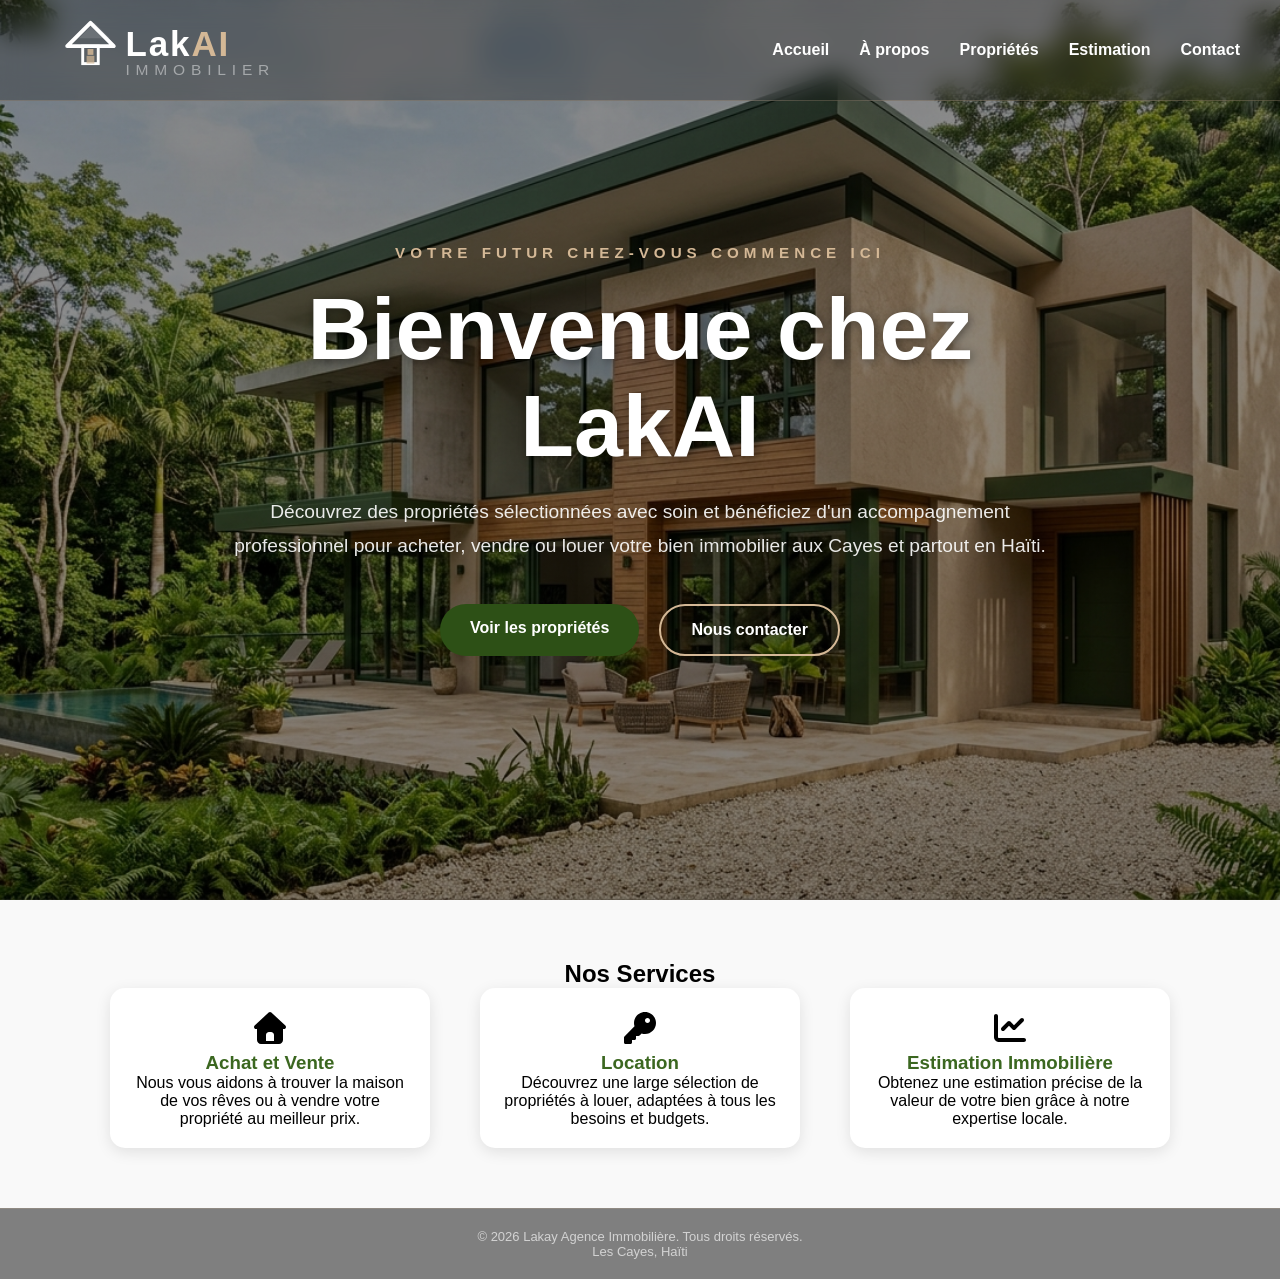
==== index.html @ 8a6cac57 "premier modif" ====
<!DOCTYPE html>
<html lang="fr">
<head>
    <meta charset="UTF-8">
    <meta name="viewport" content="width=device-width, initial-scale=1.0">
    <title>LakAI - Agence Immobilière</title>

    <link rel="icon" href="webfonts/house.svg">
    <link rel="stylesheet" href="CSS/style.css">
</head>

<body>

<header class="navbar">

    <div class="logo">
        <a href="index.html">
            <img src="IMG/logo-navbar.svg" alt="LakAI" height="70">
        </a>
    </div>

    <nav>
        <a href="index.html">Accueil</a>
        <a href="apropos.html">À propos</a>
        <a href="propriete.html">Propriétés</a>
        <a href="estimation.html">Estimation</a>
        <a href="contact.html">Contact</a>
    </nav>

</header>

<main class="hero">

    <div class="hero-content">

        <span class="hero-subtitle">
            VOTRE FUTUR CHEZ-VOUS COMMENCE ICI
        </span>

        <h1>
            Bienvenue chez LakAI
        </h1>

        <p>
            Découvrez des propriétés sélectionnées avec soin et bénéficiez
            d'un accompagnement professionnel pour acheter, vendre ou louer
            votre bien immobilier aux Cayes et partout en Haïti.
        </p>

        <div class="hero-buttons">

            <a href="propriete.html" class="btn1">
                Voir les propriétés
            </a>

            <a href="contact.html" class="btn2">
                Nous contacter
            </a>

        </div>

    </div>

</main>

<section class="services">
    <div class="box11">
        <h2>Nos Services</h2>
    </div>

    <div class="service-cards">

        <div class="service-card">
            <img src="Webfonts/house.svg" alt="Service 1" width="40" height="40">
            <h3>Achat et Vente</h3>
            <p>Nous vous aidons à trouver la maison de vos rêves ou à vendre votre propriété au meilleur prix.</p>
        </div>

        <div class="service-card">
            <img src="Webfonts/key.svg" alt="Service 2" width="40" height="40">
            <h3>Location</h3>
            <p>Découvrez une large sélection de propriétés à louer, adaptées à tous les besoins et budgets.</p>
        </div>

        <div class="service-card">
            <img src="Webfonts/chart-line.svg" alt="Service 3" width="40" height="40">
            <h3>Estimation Immobilière</h3>
            <p>Obtenez une estimation précise de la valeur de votre bien grâce à notre expertise locale.</p>
        </div>

    </div>

</section>

<footer>
    <p>&copy; 2026 Lakay Agence Immobilière. Tous droits réservés.</p>
    <p>Les Cayes, Haïti</p>
</footer>

</body>
</html>
---- CSS/style.css ----
*{
    margin:0;
    padding:0;
    box-sizing:border-box;
}

body{
    min-height:100vh;
    font-family: Arial, Helvetica, sans-serif;
}


.hero{
    min-height: 100vh;
    background-image:
        linear-gradient( rgba(0,0,0,0.45), rgba(0,0,0,0.45) ),
        url("../IMG/Gemini_Generated_Image_sgoa5hsgoa5hsgoa.png");
    background-size: cover;
    background-position: center;
    display: flex;
    justify-content: center;
    align-items: center;
    text-align: center;
    padding: 40px;
}

.navbar{
    position:fixed;
    top:0;
    width:100%;
    z-index:1000;
    display:flex;
    justify-content:space-between;
    align-items:center;
    padding:15px 40px;
    background:rgba(0,0,0,0.25);
    backdrop-filter:blur(12px);
    border-bottom:1px solid rgba(212,184,150,0.25);
}

.logo img{
    display:block;
}

.navbar nav{
    display:flex;
    gap:30px;
}

.navbar nav a{
    text-decoration:none;
    color:white;
    font-weight:600;
    transition:0.3s;
}

.navbar nav a:hover{
    color:#D4B896;
}


.hero{
    min-height:100vh;
    display:flex;
    justify-content:center;
    align-items:center;
    text-align:center;
    padding:40px;
}

.hero-content{
    max-width:850px;
}

.hero-subtitle{
    display:block;
    color:#D4B896;
    letter-spacing:5px;
    font-size:0.95rem;
    font-weight:bold;
    margin-bottom:20px;
}

.hero h1{
    color:white;
    font-size:clamp(3rem, 7vw, 5.5rem);
    font-weight:800;
    line-height:1.1;
    margin-bottom:20px;
    text-shadow: 2px 2px 10px rgba(0,0,0,0.4);
}

.hero p{
    color:rgba(255,255,255,0.9);
    font-size:1.2rem;
    line-height:1.8;
    margin-bottom:40px;
}

.hero-buttons{
    display:flex;
    justify-content:center;
    gap:20px;
    flex-wrap:wrap;
}

.btn1{
    background:#2D5016;
    color:white;
    text-decoration:none;
    padding:15px 30px;
    border-radius:50px;
    font-weight:bold;
    transition:0.3s;
}

.btn1:hover{
    transform:translateY(-3px);
    background:#3b6720;
}

.btn2{
    color:white;
    text-decoration:none;
    padding:15px 30px;
    border-radius:50px;
    border:2px solid #D4B896;
    font-weight:bold;
    transition:0.3s;
}

.btn2:hover{
    background:#D4B896;
    color:#2D5016;
}


footer{
    width: 100%;
    background-color: rgba(0, 0, 0, 0.5);
    backdrop-filter: blur(6px);
    border-top: 1px solid rgba(212, 184, 150, 0.2);
    color: rgba(255, 255, 255, 0.65);
    text-align: center;
    padding: 20px;
    font-size: 13px;
}

.services{
    padding: 60px 20px;
    background-color: #f9f9f9;
    text-align: center;
}

.service-cards{
    display: flex;
    justify-content: center;
    gap: 50px;
    flex-wrap: wrap;

}

.service-card{
    width: 320px;
    background: white;
    border-radius: 15px;
    overflow: hidden;
    box-shadow: 0 4px 15px rgba(0,0,0,0.1);
    transition: 0.3s;
    padding: 20px;
   
}

.service-card h3{
     color: #3b6720;
}

.service-card:hover{
    transform: translateY(-10px);
}



@media(max-width:768px){

    .navbar{
        flex-direction:column;
        gap:15px;
        padding:15px;
    }

    .navbar nav{
        flex-wrap:wrap;
        justify-content:center;
        gap:15px;
    }

    .hero{
        padding:20px;
    }

    .hero p{
        font-size:1rem;
    }

    .hero-buttons{
        flex-direction:column;
    }

    .btn1, .btn2{
        width:100%;
        text-align:center;
    }
    .btn2{
        width:100%;
        text-align:center;
    }
}
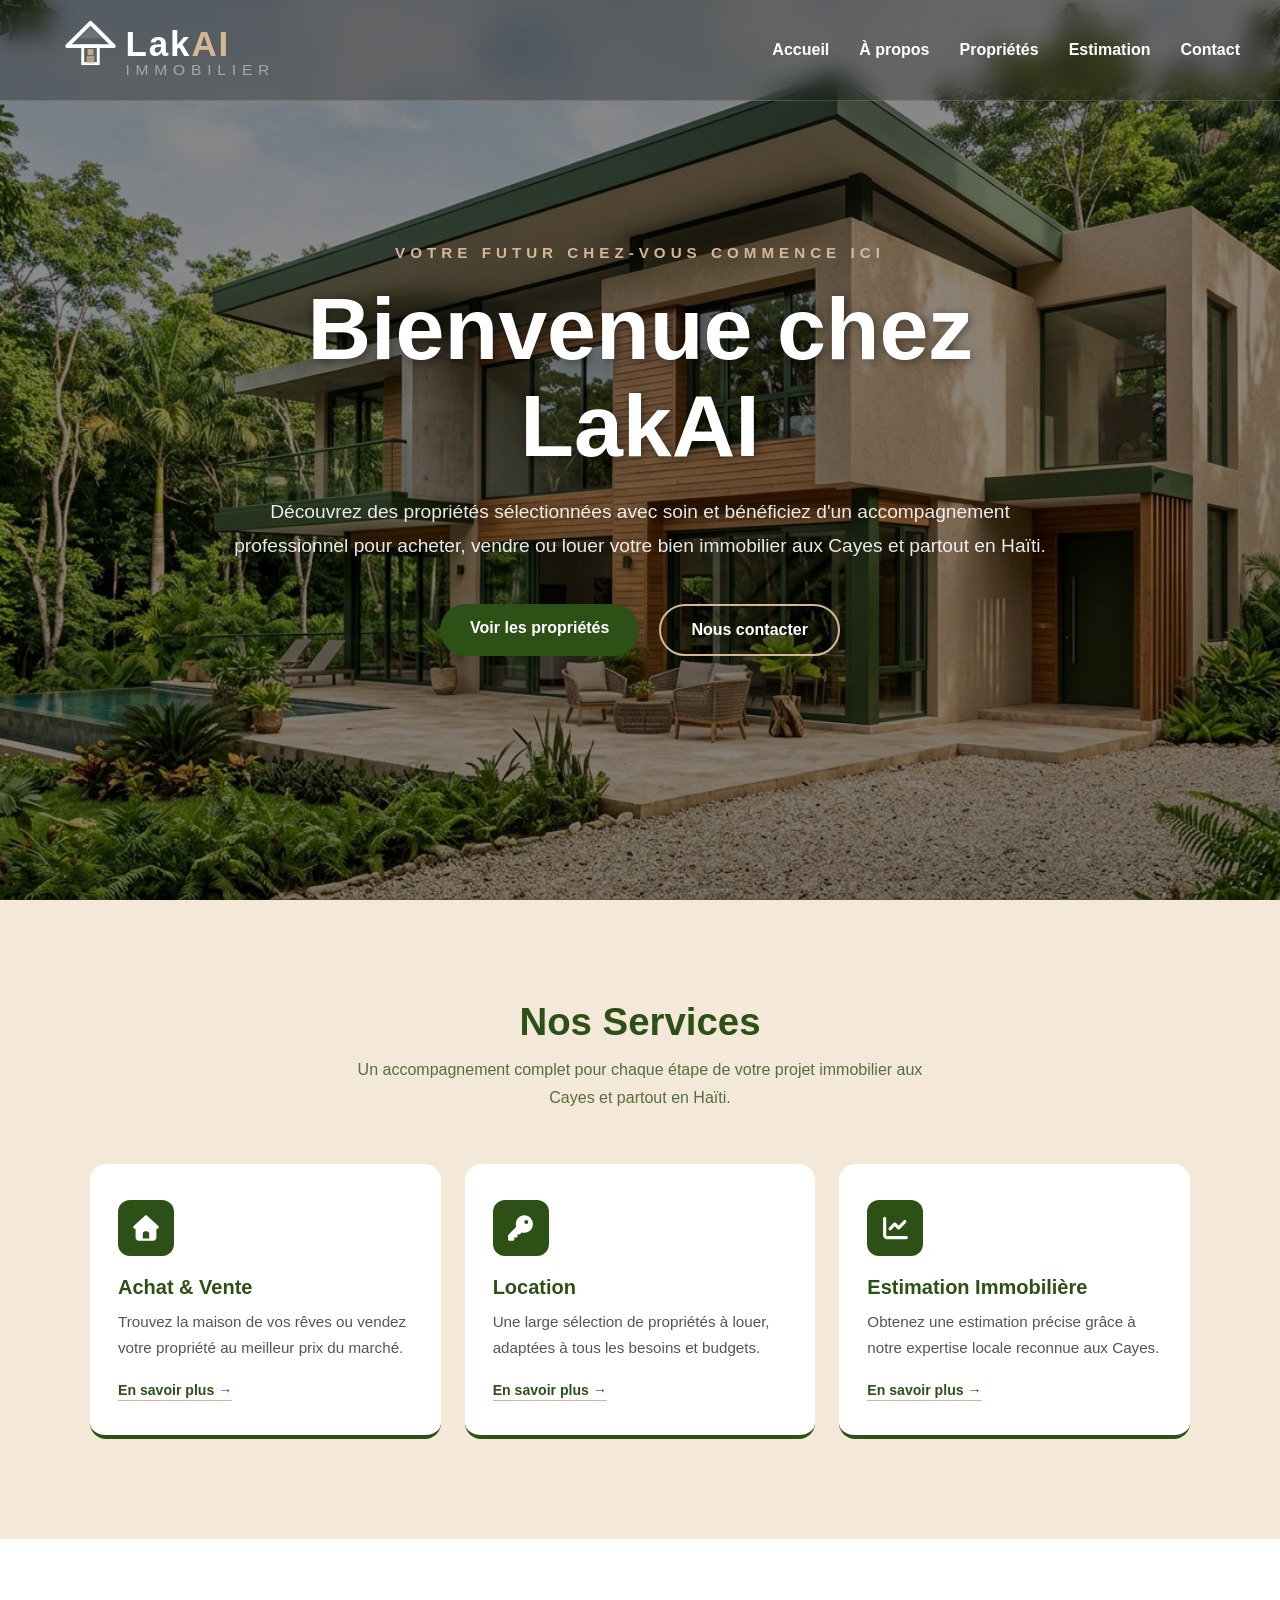
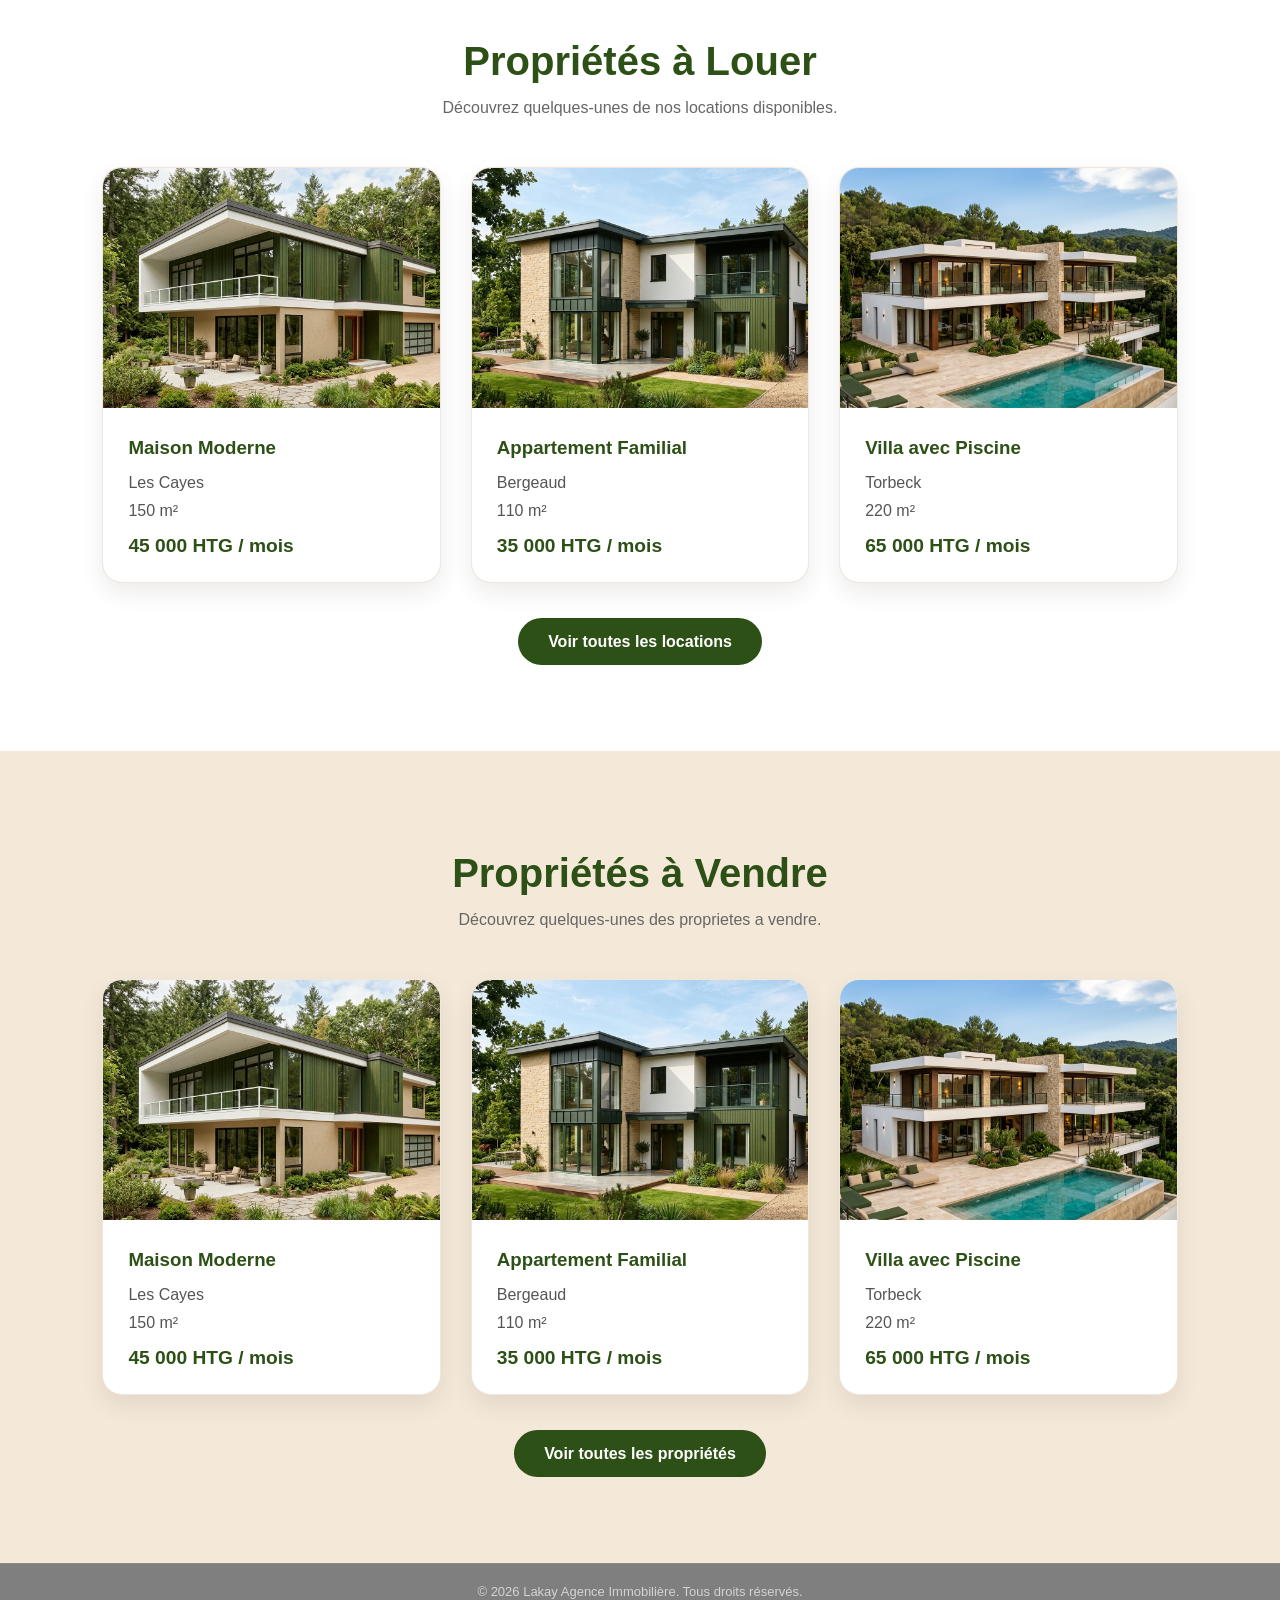
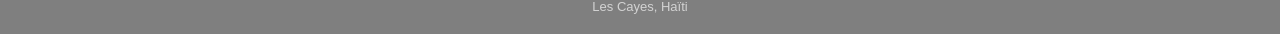
==== commit e48fcade: "Ajouter : mise a jour" ====
--- a/index.html
+++ b/index.html
@@ -1,101 +1,207 @@
-<!DOCTYPE html>
+<!doctype html>
 <html lang="fr">
-<head>
-    <meta charset="UTF-8">
-    <meta name="viewport" content="width=device-width, initial-scale=1.0">
+  <head>
+    <meta charset="UTF-8" />
+    <meta name="viewport" content="width=device-width, initial-scale=1.0" />
     <title>LakAI - Agence Immobilière</title>
 
-    <link rel="icon" href="webfonts/house.svg">
-    <link rel="stylesheet" href="CSS/style.css">
-</head>
-
-<body>
-
-<header class="navbar">
-
-    <div class="logo">
+    <link rel="icon" href="webfonts/house.svg" />
+    <link rel="preconnect" href="https://fonts.googleapis.com" />
+    <link rel="preconnect" href="https://fonts.gstatic.com" crossorigin />
+    <link
+      href="https://fonts.googleapis.com/css2?family=Marcellus&family=Mulish:wght@400;600;700&display=swap"
+      rel="stylesheet"
+    />
+    <link rel="stylesheet" href="CSS/style.css" />
+  </head>
+
+  <body>
+    <header class="navbar">
+      <div class="logo">
         <a href="index.html">
-            <img src="IMG/logo-navbar.svg" alt="LakAI" height="70">
+          <img src="IMG/logo-navbar.svg" alt="LakAI" height="70" />
         </a>
-    </div>
-
-    <nav>
+      </div>
+
+      <nav>
         <a href="index.html">Accueil</a>
         <a href="apropos.html">À propos</a>
         <a href="propriete.html">Propriétés</a>
         <a href="estimation.html">Estimation</a>
         <a href="contact.html">Contact</a>
-    </nav>
-
-</header>
-
-<main class="hero">
-
-    <div class="hero-content">
-
-        <span class="hero-subtitle">
-            VOTRE FUTUR CHEZ-VOUS COMMENCE ICI
-        </span>
-
-        <h1>
-            Bienvenue chez LakAI
-        </h1>
+      </nav>
+    </header>
+
+    <main class="hero">
+      <div class="hero-content">
+        <span class="hero-subtitle"> VOTRE FUTUR CHEZ-VOUS COMMENCE ICI </span>
+
+        <h1>Bienvenue chez LakAI</h1>
 
         <p>
-            Découvrez des propriétés sélectionnées avec soin et bénéficiez
-            d'un accompagnement professionnel pour acheter, vendre ou louer
-            votre bien immobilier aux Cayes et partout en Haïti.
+          Découvrez des propriétés sélectionnées avec soin et bénéficiez d'un
+          accompagnement professionnel pour acheter, vendre ou louer votre bien
+          immobilier aux Cayes et partout en Haïti.
         </p>
 
         <div class="hero-buttons">
-
-            <a href="propriete.html" class="btn1">
-                Voir les propriétés
-            </a>
-
-            <a href="contact.html" class="btn2">
-                Nous contacter
-            </a>
-
+          <a href="propriete.html" class="btn1"> Voir les propriétés </a>
+
+          <a href="contact.html" class="btn2"> Nous contacter </a>
         </div>
-
-    </div>
-
-</main>
-
-<section class="services">
-    <div class="box11">
-        <h2>Nos Services</h2>
-    </div>
-
-    <div class="service-cards">
-
-        <div class="service-card">
-            <img src="Webfonts/house.svg" alt="Service 1" width="40" height="40">
-            <h3>Achat et Vente</h3>
-            <p>Nous vous aidons à trouver la maison de vos rêves ou à vendre votre propriété au meilleur prix.</p>
+      </div>
+    </main>
+
+    <section class="svc-section">
+      <div class="svc-inner">
+        <div class="svc-header">
+          <h2>Nos Services</h2>
+          <p>
+            Un accompagnement complet pour chaque étape de votre projet
+            immobilier aux Cayes et partout en Haïti.
+          </p>
         </div>
 
-        <div class="service-card">
-            <img src="Webfonts/key.svg" alt="Service 2" width="40" height="40">
+        <div class="svc-grid">
+          <div class="svc-card">
+            <div class="svc-icon">
+              <img src="Webfonts/house.svg" alt="" />
+            </div>
+            <h3>Achat & Vente</h3>
+            <p>
+              Trouvez la maison de vos rêves ou vendez votre propriété au
+              meilleur prix du marché.
+            </p>
+            <a href="propriete.html" class="svc-link">En savoir plus →</a>
+          </div>
+
+          <div class="svc-card">
+            <div class="svc-icon">
+              <img src="Webfonts/key.svg" alt="" />
+            </div>
             <h3>Location</h3>
-            <p>Découvrez une large sélection de propriétés à louer, adaptées à tous les besoins et budgets.</p>
+            <p>
+              Une large sélection de propriétés à louer, adaptées à tous les
+              besoins et budgets.
+            </p>
+            <a href="propriete.html" class="svc-link">En savoir plus →</a>
+          </div>
+
+          <div class="svc-card">
+            <div class="svc-icon">
+              <img src="Webfonts/chart-line.svg" />
+            </div>
+            <h3>Estimation Immobilière</h3>
+            <p>
+              Obtenez une estimation précise grâce à notre expertise locale
+              reconnue aux Cayes.
+            </p>
+            <a href="estimation.html" class="svc-link">En savoir plus →</a>
+          </div>
         </div>
-
-        <div class="service-card">
-            <img src="Webfonts/chart-line.svg" alt="Service 3" width="40" height="40">
-            <h3>Estimation Immobilière</h3>
-            <p>Obtenez une estimation précise de la valeur de votre bien grâce à notre expertise locale.</p>
-        </div>
-
-    </div>
-
-</section>
-
-<footer>
-    <p>&copy; 2026 Lakay Agence Immobilière. Tous droits réservés.</p>
-    <p>Les Cayes, Haïti</p>
-</footer>
-
-</body>
-</html>+      </div>
+    </section>
+
+    <section class="property-preview">
+      <div class="section-header">
+        <h2>Propriétés à Louer</h2>
+        <p>Découvrez quelques-unes de nos locations disponibles.</p>
+      </div>
+
+      <div class="property-grid">
+        <article class="property-card">
+          <img src="IMG/propriete a louer 1.png" alt="Maison à louer" />
+
+          <div class="property-content">
+            <h3>Maison Moderne</h3>
+            <p class="property-info"> Les Cayes</p>
+            <p class="property-info"> 150 m²</p>
+            <p class="property-price">45 000 HTG / mois</p>
+          </div>
+        </article>
+
+        <article class="property-card">
+          <img src="IMG/propriete a louer 2.png" alt="Appartement à louer" />
+
+          <div class="property-content">
+            <h3>Appartement Familial</h3>
+            <p class="property-info"> Bergeaud</p>
+            <p class="property-info"> 110 m²</p>
+            <p class="property-price">35 000 HTG / mois</p>
+          </div>
+        </article>
+
+        <article class="property-card">
+          <img src="IMG/villa.png" alt="Villa à louer" />
+
+          <div class="property-content">
+            <h3>Villa avec Piscine</h3>
+            <p class="property-info"> Torbeck</p>
+            <p class="property-info"> 220 m²</p>
+
+            <p class="property-price">65 000 HTG / mois</p>
+          </div>
+        </article>
+      </div>
+
+      <div class="property-btn">
+        <a href="location.html" class="btn1"> Voir toutes les locations </a>
+      </div>
+    </section>
+
+
+
+     <section class="sale-preview">
+      <div class="section-header">
+        <h2>Propriétés à Vendre</h2>
+        <p>Découvrez quelques-unes des proprietes a vendre.</p>
+      </div>
+
+      <div class="property-grid">
+        <article class="property-card">
+          <img src="IMG/propriete a louer 1.png" alt="Maison à louer" />
+
+          <div class="property-content">
+            <h3>Maison Moderne</h3>
+            <p class="property-info"> Les Cayes</p>
+            <p class="property-info"> 150 m²</p>
+            <p class="property-price">45 000 HTG / mois</p>
+          </div>
+        </article>
+
+        <article class="property-card">
+          <img src="IMG/propriete a louer 2.png" alt="Appartement à louer" />
+
+          <div class="property-content">
+            <h3>Appartement Familial</h3>
+            <p class="property-info"> Bergeaud</p>
+            <p class="property-info"> 110 m²</p>
+            <p class="property-price">35 000 HTG / mois</p>
+          </div>
+        </article>
+
+        <article class="property-card">
+          <img src="IMG/villa.png" alt="Villa à louer" />
+
+          <div class="property-content">
+            <h3>Villa avec Piscine</h3>
+            <p class="property-info"> Torbeck</p>
+            <p class="property-info"> 220 m²</p>
+
+            <p class="property-price">65 000 HTG / mois</p>
+          </div>
+        </article>
+      </div>
+
+      <div class="property-btn">
+        <a href="proprietes.html" class="btn1"> Voir toutes les propriétés </a>
+      </div>
+    </section>
+
+
+    <footer>
+      <p>&copy; 2026 Lakay Agence Immobilière. Tous droits réservés.</p>
+      <p>Les Cayes, Haïti</p>
+    </footer>
+  </body>
+</html>
--- a/CSS/style.css
+++ b/CSS/style.css
@@ -146,40 +146,182 @@
     font-size: 13px;
 }
 
-.services{
-    padding: 60px 20px;
-    background-color: #f9f9f9;
-    text-align: center;
-}
-
-.service-cards{
+.svc-section{
+    background:#F4E8D8;
+    padding:100px 24px;
+}
+
+.svc-inner {
+    max-width: 1100px;
+    margin: 0 auto;
+}
+
+.svc-header {
+    text-align: center;
+    max-width: 580px;
+    margin: 0 auto 52px;
+}
+
+.svc-header h2 {
+    color: #2D5016;
+    font-size: 2.4rem;
+    font-weight: 800;
+    margin: 0 0 12px;
+}
+
+.svc-header p {
+    color: #2D5016;
+    font-size: 1rem;
+    line-height: 1.75;
+    opacity: 0.8;
+}
+
+.svc-grid {
+    display: grid;
+    grid-template-columns: repeat(auto-fit, minmax(260px, 1fr));
+    gap: 24px;
+}
+
+.svc-card {
+    background: #FFFFFF;
+    border-radius: 16px;
+    padding: 36px 28px;
+    border-bottom: 4px solid #2D5016;
+    transition: transform 0.3s, box-shadow 0.3s;
+}
+
+.svc-card:hover {
+    transform: translateY(-6px);
+    box-shadow: 0 16px 40px -16px rgba(45, 80, 22, 0.3);
+}
+
+.svc-icon {
+    width: 56px;
+    height: 56px;
+    border-radius: 12px;
+    background: #2D5016;
     display: flex;
+    align-items: center;
     justify-content: center;
-    gap: 50px;
-    flex-wrap: wrap;
-
-}
-
-.service-card{
-    width: 320px;
-    background: white;
-    border-radius: 15px;
-    overflow: hidden;
-    box-shadow: 0 4px 15px rgba(0,0,0,0.1);
-    transition: 0.3s;
-    padding: 20px;
-   
-}
-
-.service-card h3{
-     color: #3b6720;
-}
-
-.service-card:hover{
-    transform: translateY(-10px);
-}
-
-
+    margin-bottom: 20px;
+    color: white;
+}
+
+
+.svc-icon img,
+.svc-icon svg {
+    width: 56%;
+    height: 56%;
+    display: block;
+    filter: brightness(0) invert(1);
+}
+
+
+.svc-card h3 {
+    color: #2D5016;
+    font-size: 1.25rem;
+    font-weight: 700;
+    margin: 0 0 10px;
+}
+
+.svc-card p {
+    color: #555;
+    font-size: 0.95rem;
+    line-height: 1.7;
+    margin: 0 0 20px;
+}
+
+.svc-link {
+    color: #2D5016;
+    font-weight: 700;
+    font-size: 0.88rem;
+    text-decoration: none;
+    border-bottom: 1px solid #D4B896;
+    padding-bottom: 2px;
+    transition: border-color 0.2s;
+}
+
+.svc-link:hover {
+    border-color: #2D5016;
+}
+
+
+.property-preview{
+    padding: 100px 8%;
+    background-color: #ffffff;
+}
+
+.section-header{
+    text-align: center;
+    margin-bottom: 50px;
+}
+
+.section-header h2{
+    color: #2D5016;
+    font-size: 2.5rem;
+    margin-bottom: 15px;
+}
+
+.section-header p{
+    color: #666;
+}
+
+.property-grid{
+    display: grid;
+    grid-template-columns: repeat(auto-fit, minmax(300px,1fr));
+    gap: 30px;
+}
+
+.property-card{
+    background:#FFFFFF;
+    border-radius:20px;
+    overflow:hidden;
+    border:1px solid rgba(212,184,150,.35);
+    box-shadow:0 10px 25px rgba(0,0,0,.08);
+    transition:all .3s ease;
+}
+
+.property-card:hover{
+    transform: translateY(-8px);
+}
+
+.property-card img{
+    width: 100%;
+    height: 240px;
+    object-fit: cover;
+}
+
+.property-content{
+    padding: 25px;
+}
+
+.property-content h3{
+    color: #2D5016;
+    margin-bottom: 15px;
+}
+
+.property-info{
+    margin-bottom: 10px;
+    color: #555;
+}
+
+.property-price{
+    color: #2D5016;
+    font-size: 1.2rem;
+    font-weight: bold;
+    margin-top: 15px;
+}
+
+.property-btn{
+    text-align: center;
+    margin-top: 50px;
+}
+
+
+.sale-preview{
+   background:#F4E8D8;
+    padding:100px 8%;
+}
 
 @media(max-width:768px){
 
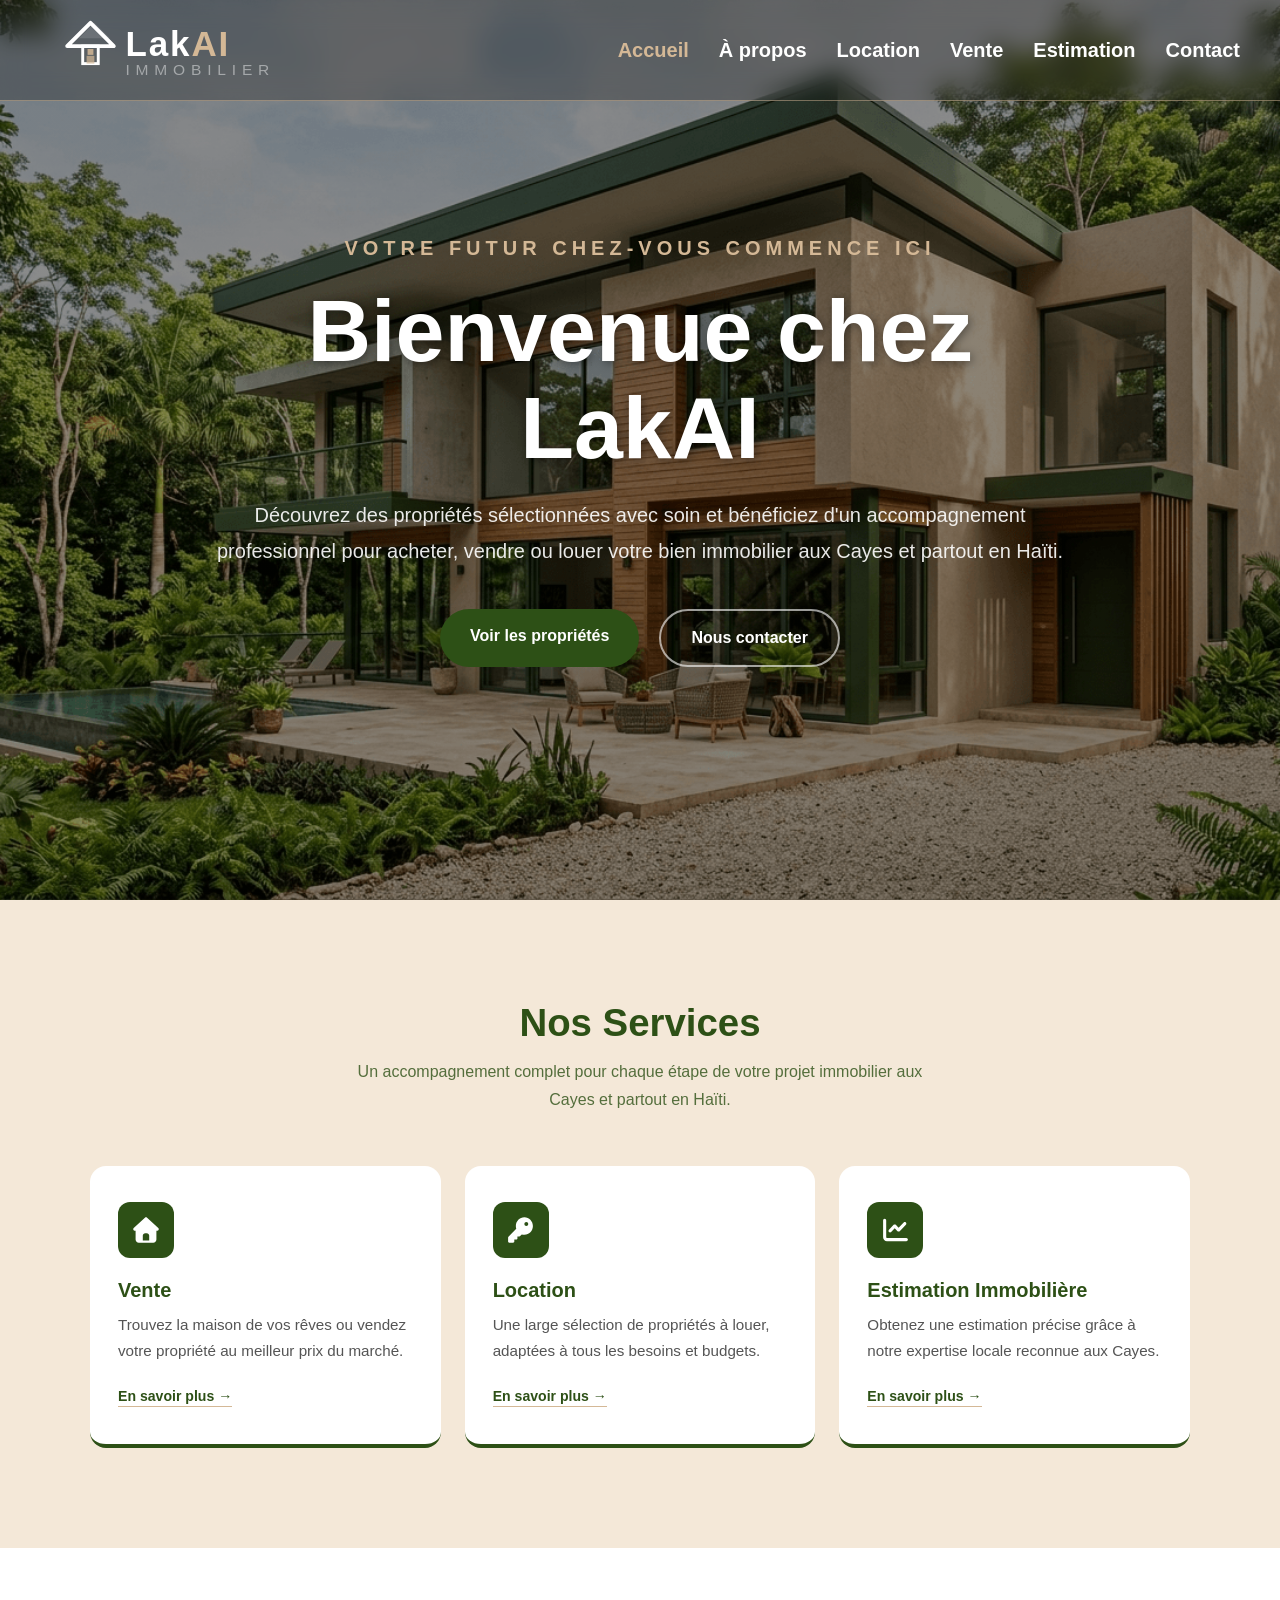
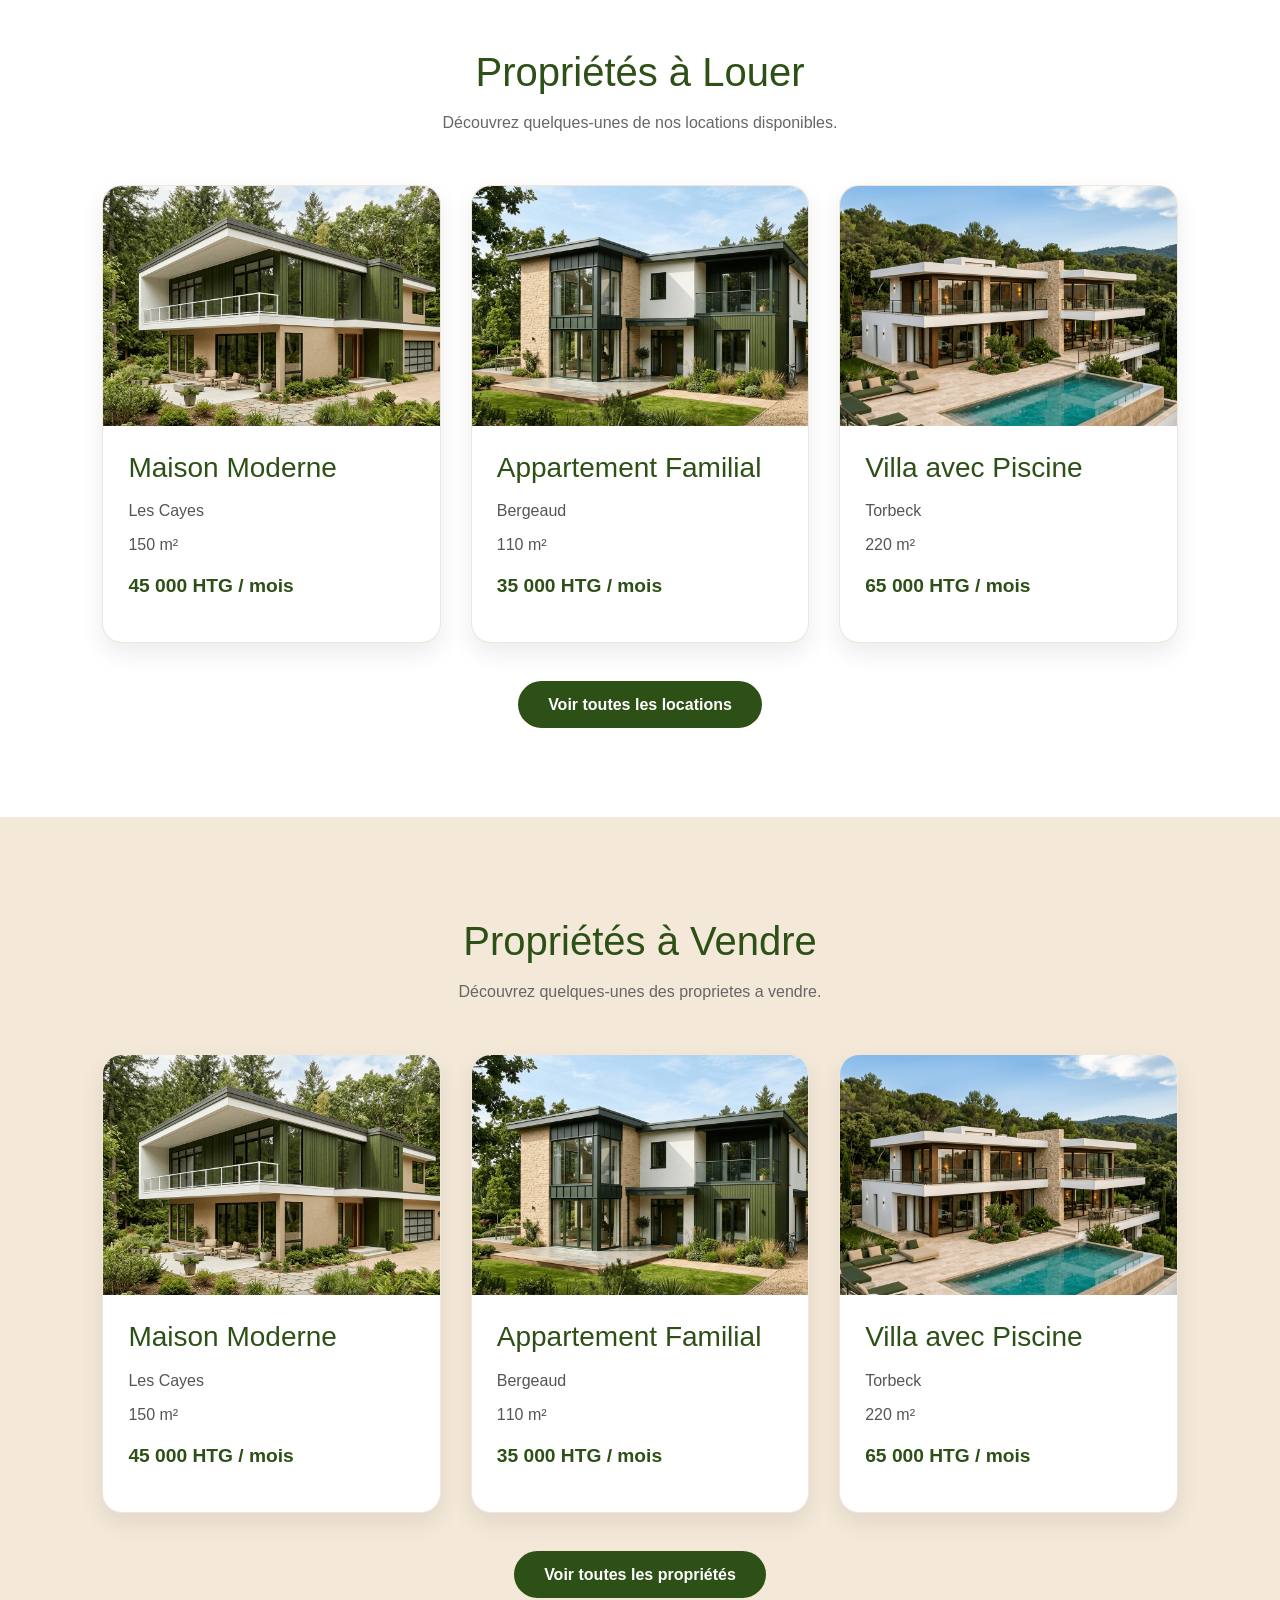
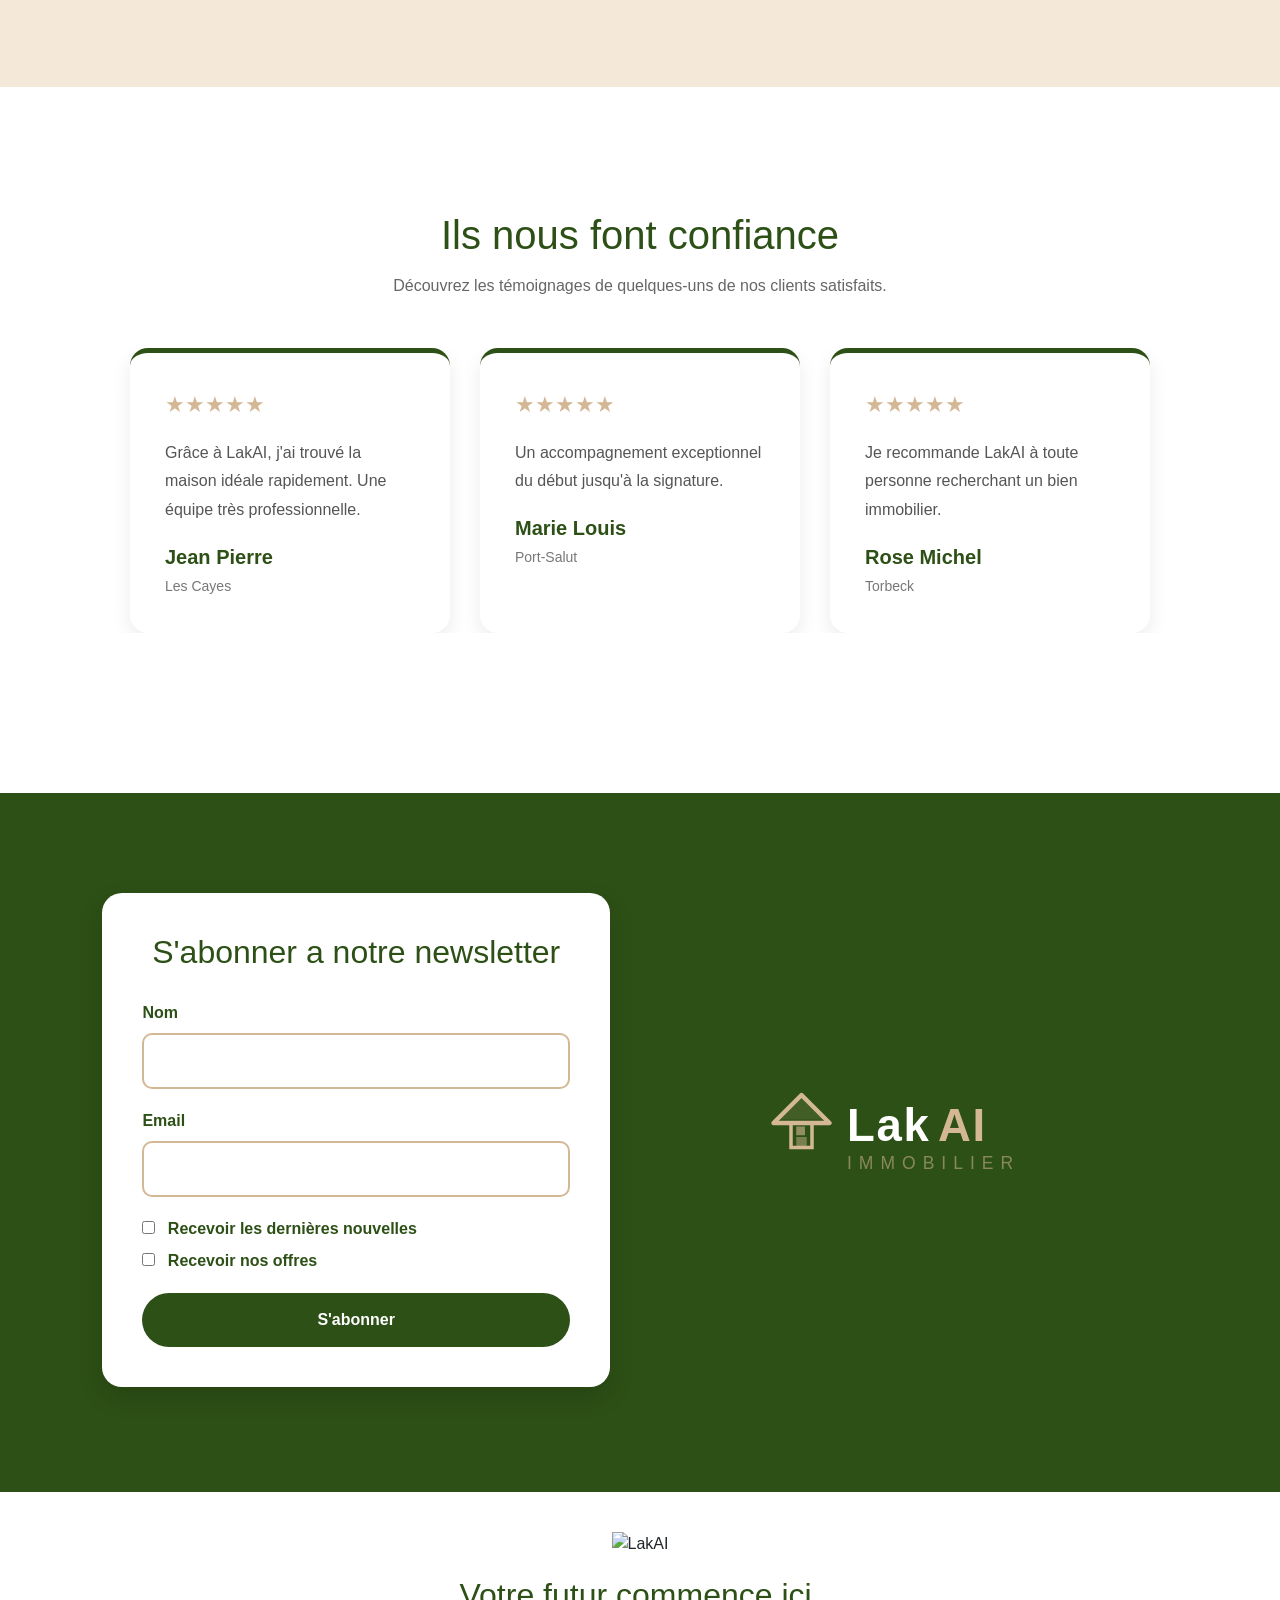
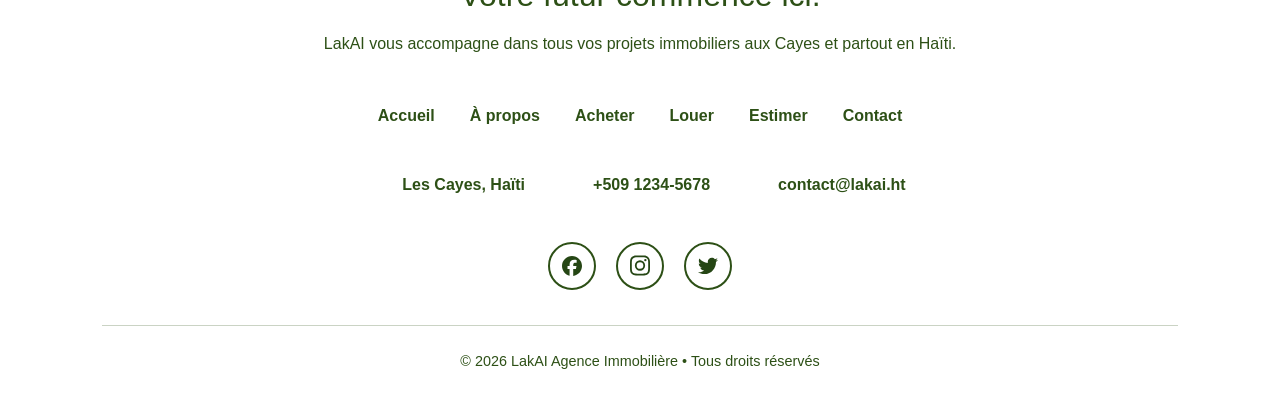
==== commit d51775d6: "tout bagay" ====
--- a/index.html
+++ b/index.html
@@ -1,207 +1,430 @@
-<!doctype html>
+<!Doctype html>
 <html lang="fr">
-  <head>
-    <meta charset="UTF-8" />
-    <meta name="viewport" content="width=device-width, initial-scale=1.0" />
-    <title>LakAI - Agence Immobilière</title>
-
-    <link rel="icon" href="webfonts/house.svg" />
-    <link rel="preconnect" href="https://fonts.googleapis.com" />
-    <link rel="preconnect" href="https://fonts.gstatic.com" crossorigin />
-    <link
-      href="https://fonts.googleapis.com/css2?family=Marcellus&family=Mulish:wght@400;600;700&display=swap"
-      rel="stylesheet"
-    />
-    <link rel="stylesheet" href="CSS/style.css" />
-  </head>
-
-  <body>
-    <header class="navbar">
-      <div class="logo">
-        <a href="index.html">
-          <img src="IMG/logo-navbar.svg" alt="LakAI" height="70" />
-        </a>
+
+<head>
+  <meta charset="UTF-8" />
+  <meta name="viewport" content="width=device-width, initial-scale=1.0" />
+  <title>LakAI - Agence Immobilière</title>
+
+  <link rel="icon" href="webfonts/house.svg" />
+  <link rel="preconnect" href="https://fonts.googleapis.com" />
+  <link rel="preconnect" href="https://fonts.gstatic.com" crossorigin />
+  <link href="https://fonts.googleapis.com/css2?family=Marcellus&family=Mulish:wght@400;600;700&display=swap"
+    rel="stylesheet" />
+  <link href="https://cdn.jsdelivr.net/npm/bootstrap@5.3.7/dist/css/bootstrap.min.css" rel="stylesheet" />
+  <link rel="stylesheet" href="CSS/style.css" />
+
+</head>
+
+<body>
+  <script src="https://cdn.jsdelivr.net/npm/bootstrap@5.3.7/dist/js/bootstrap.bundle.min.js"></script>
+
+  <header class="navbar">
+    <div class="logo">
+      <a href="index.html">
+        <img src="IMG/logo-navbar.svg" alt="LakAI" height="70" />
+      </a>
+    </div>
+
+    <nav>
+    <a href="index.html" class="active">Accueil</a>
+      <a href="apropos.html">À propos</a>
+      <a href="location.html">Location</a>
+      <a href="proprietes.html">Vente</a>
+      <a href="estimations.html">Estimation</a>
+      <a href="contact.html">Contact</a>
+    </nav>
+  </header>
+
+  <main class="hero">
+    <div class="hero-content">
+      <span class="hero-subtitle"> VOTRE FUTUR CHEZ-VOUS COMMENCE ICI </span>
+
+      <h1>Bienvenue chez LakAI</h1>
+
+      <p>
+        Découvrez des propriétés sélectionnées avec soin et bénéficiez d'un
+        accompagnement professionnel pour acheter, vendre ou louer votre bien
+        immobilier aux Cayes et partout en Haïti.
+      </p>
+
+      <div class="hero-buttons">
+        <a href="propriete.html" class="btn1"> Voir les propriétés </a>
+
+        <a href="contact.html" class="btn2"> Nous contacter </a>
       </div>
-
-      <nav>
-        <a href="index.html">Accueil</a>
-        <a href="apropos.html">À propos</a>
-        <a href="propriete.html">Propriétés</a>
-        <a href="estimation.html">Estimation</a>
-        <a href="contact.html">Contact</a>
-      </nav>
-    </header>
-
-    <main class="hero">
-      <div class="hero-content">
-        <span class="hero-subtitle"> VOTRE FUTUR CHEZ-VOUS COMMENCE ICI </span>
-
-        <h1>Bienvenue chez LakAI</h1>
-
+    </div>
+  </main>
+
+
+  <section class="svc-section">
+    <div class="svc-inner">
+      <div class="svc-header">
+        <h2>Nos Services</h2>
         <p>
-          Découvrez des propriétés sélectionnées avec soin et bénéficiez d'un
-          accompagnement professionnel pour acheter, vendre ou louer votre bien
+          Un accompagnement complet pour chaque étape de votre projet
           immobilier aux Cayes et partout en Haïti.
         </p>
-
-        <div class="hero-buttons">
-          <a href="propriete.html" class="btn1"> Voir les propriétés </a>
-
-          <a href="contact.html" class="btn2"> Nous contacter </a>
-        </div>
       </div>
-    </main>
-
-    <section class="svc-section">
-      <div class="svc-inner">
-        <div class="svc-header">
-          <h2>Nos Services</h2>
+
+      <div class="svc-grid">
+        <div class="svc-card">
+          <div class="svc-icon">
+            <img src="Webfonts/house.svg" alt="" />
+          </div>
+          <h3> Vente</h3>
           <p>
-            Un accompagnement complet pour chaque étape de votre projet
-            immobilier aux Cayes et partout en Haïti.
+            Trouvez la maison de vos rêves ou vendez votre propriété au
+            meilleur prix du marché.
           </p>
-        </div>
-
-        <div class="svc-grid">
-          <div class="svc-card">
-            <div class="svc-icon">
-              <img src="Webfonts/house.svg" alt="" />
-            </div>
-            <h3>Achat & Vente</h3>
-            <p>
-              Trouvez la maison de vos rêves ou vendez votre propriété au
-              meilleur prix du marché.
-            </p>
-            <a href="propriete.html" class="svc-link">En savoir plus →</a>
+          <a href="proprietes.html" class="svc-link">En savoir plus →</a>
+        </div>
+
+        <div class="svc-card">
+          <div class="svc-icon">
+            <img src="Webfonts/key.svg" alt="" />
           </div>
-
-          <div class="svc-card">
-            <div class="svc-icon">
-              <img src="Webfonts/key.svg" alt="" />
-            </div>
-            <h3>Location</h3>
-            <p>
-              Une large sélection de propriétés à louer, adaptées à tous les
-              besoins et budgets.
-            </p>
-            <a href="propriete.html" class="svc-link">En savoir plus →</a>
+          <h3>Location</h3>
+          <p>
+            Une large sélection de propriétés à louer, adaptées à tous les
+            besoins et budgets.
+          </p>
+          <a href="location.html" class="svc-link">En savoir plus →</a>
+        </div>
+
+        <div class="svc-card">
+          <div class="svc-icon">
+            <img src="Webfonts/chart-line.svg" />
           </div>
-
-          <div class="svc-card">
-            <div class="svc-icon">
-              <img src="Webfonts/chart-line.svg" />
-            </div>
-            <h3>Estimation Immobilière</h3>
-            <p>
-              Obtenez une estimation précise grâce à notre expertise locale
-              reconnue aux Cayes.
-            </p>
-            <a href="estimation.html" class="svc-link">En savoir plus →</a>
+          <h3>Estimation Immobilière</h3>
+          <p>
+            Obtenez une estimation précise grâce à notre expertise locale
+            reconnue aux Cayes.
+          </p>
+          <a href="estimations.html" class="svc-link">En savoir plus →</a>
+        </div>
+      </div>
+    </div>
+  </section>
+
+  <section class="property-preview">
+    <div class="section-header">
+      <h2>Propriétés à Louer</h2>
+      <p>Découvrez quelques-unes de nos locations disponibles.</p>
+    </div>
+
+    <div class="property-grid">
+      <article class="property-card">
+        <img src="IMG/propriete a louer 1.png" alt="Maison à louer" />
+
+        <div class="property-content">
+          <h3>Maison Moderne</h3>
+          <p class="property-info">Les Cayes</p>
+          <p class="property-info">150 m²</p>
+          <p class="property-price">45 000 HTG / mois</p>
+        </div>
+      </article>
+
+      <article class="property-card">
+        <img src="IMG/propriete a louer 2.png" alt="Appartement à louer" />
+
+        <div class="property-content">
+          <h3>Appartement Familial</h3>
+          <p class="property-info">Bergeaud</p>
+          <p class="property-info">110 m²</p>
+          <p class="property-price">35 000 HTG / mois</p>
+        </div>
+      </article>
+
+      <article class="property-card">
+        <img src="IMG/villa.png" alt="Villa à louer" />
+
+        <div class="property-content">
+          <h3>Villa avec Piscine</h3>
+          <p class="property-info">Torbeck</p>
+          <p class="property-info">220 m²</p>
+
+          <p class="property-price">65 000 HTG / mois</p>
+        </div>
+      </article>
+    </div>
+
+    <div class="property-btn">
+      <a href="location.html" class="btn11"> Voir toutes les locations </a>
+    </div>
+  </section>
+
+  <section class="sale-preview">
+    <div class="section-header">
+      <h2>Propriétés à Vendre</h2>
+      <p>Découvrez quelques-unes des proprietes a vendre.</p>
+    </div>
+
+    <div class="property-grid">
+      <article class="property-card">
+        <img src="IMG/propriete a louer 1.png" alt="Maison à louer" />
+
+        <div class="property-content">
+          <h3>Maison Moderne</h3>
+          <p class="property-info">Les Cayes</p>
+          <p class="property-info">150 m²</p>
+          <p class="property-price">45 000 HTG / mois</p>
+        </div>
+      </article>
+
+      <article class="property-card">
+        <img src="IMG/propriete a louer 2.png" alt="Appartement à louer" />
+
+        <div class="property-content">
+          <h3>Appartement Familial</h3>
+          <p class="property-info">Bergeaud</p>
+          <p class="property-info">110 m²</p>
+          <p class="property-price">35 000 HTG / mois</p>
+        </div>
+      </article>
+
+      <article class="property-card">
+        <img src="IMG/villa.png" alt="Villa à louer" />
+
+        <div class="property-content">
+          <h3>Villa avec Piscine</h3>
+          <p class="property-info">Torbeck</p>
+          <p class="property-info">220 m²</p>
+
+          <p class="property-price">65 000 HTG / mois</p>
+        </div>
+      </article>
+    </div>
+
+    <div class="property-btn">
+      <a href="proprietes.html" class="btn11"> Voir toutes les propriétés </a>
+    </div>
+  </section>
+
+  <section class="apropos">
+    <div class="group">
+      <div class="photo">
+        <img src="" alt="" />
+      </div>
+
+      <div class="apropos-info"></div>
+    </div>
+  </section>
+
+  <section class="comment"></section>
+
+  <section class="testimonial-section">
+    <div class="section-header">
+      <h2>Ils nous font confiance</h2>
+      <p>
+        Découvrez les témoignages de quelques-uns de nos clients satisfaits.
+      </p>
+    </div>
+
+    <div id="testimonialCarousel" class="carousel slide" data-bs-ride="carousel" data-bs-interval="5000">
+      <div class="carousel-inner">
+        <!-- Premier slide -->
+        <div class="carousel-item active">
+          <div class="testimonial-wrapper">
+            <div class="testimonial-card">
+              <div class="stars">★★★★★</div>
+
+              <p>
+                Grâce à LakAI, j'ai trouvé la maison idéale rapidement. Une
+                équipe très professionnelle.
+              </p>
+
+              <h5>Jean Pierre</h5>
+
+              <span>Les Cayes</span>
+            </div>
+
+            <div class="testimonial-card">
+              <div class="stars">★★★★★</div>
+
+              <p>
+                Un accompagnement exceptionnel du début jusqu'à la signature.
+              </p>
+
+              <h5>Marie Louis</h5>
+
+              <span>Port-Salut</span>
+            </div>
+
+            <div class="testimonial-card">
+              <div class="stars">★★★★★</div>
+
+              <p>
+                Je recommande LakAI à toute personne recherchant un bien
+                immobilier.
+              </p>
+
+              <h5>Rose Michel</h5>
+
+              <span>Torbeck</span>
+            </div>
           </div>
         </div>
+
+        <!-- Deuxième slide -->
+
+        <div class="carousel-item">
+          <div class="testimonial-wrapper">
+            <div class="testimonial-card">
+              <div class="stars">★★★★★</div>
+
+              <p>
+                Nous avons vendu notre maison beaucoup plus vite que prévu.
+              </p>
+
+              <h5>David Joseph</h5>
+
+              <span>Camp-Perrin</span>
+            </div>
+
+            <div class="testimonial-card">
+              <div class="stars">★★★★★</div>
+
+              <p>
+                Des annonces sérieuses et un excellent suivi des dossiers.
+              </p>
+
+              <h5>Samuel Pierre</h5>
+
+              <span>Aquin</span>
+            </div>
+
+            <div class="testimonial-card">
+              <div class="stars">★★★★★</div>
+
+              <p>Une agence digne de confiance que je recommande vivement.</p>
+
+              <h5>Nadia Louis</h5>
+
+              <span>Les Cayes</span>
+            </div>
+          </div>
+        </div>
       </div>
-    </section>
-
-    <section class="property-preview">
-      <div class="section-header">
-        <h2>Propriétés à Louer</h2>
-        <p>Découvrez quelques-unes de nos locations disponibles.</p>
-      </div>
-
-      <div class="property-grid">
-        <article class="property-card">
-          <img src="IMG/propriete a louer 1.png" alt="Maison à louer" />
-
-          <div class="property-content">
-            <h3>Maison Moderne</h3>
-            <p class="property-info"> Les Cayes</p>
-            <p class="property-info"> 150 m²</p>
-            <p class="property-price">45 000 HTG / mois</p>
-          </div>
-        </article>
-
-        <article class="property-card">
-          <img src="IMG/propriete a louer 2.png" alt="Appartement à louer" />
-
-          <div class="property-content">
-            <h3>Appartement Familial</h3>
-            <p class="property-info"> Bergeaud</p>
-            <p class="property-info"> 110 m²</p>
-            <p class="property-price">35 000 HTG / mois</p>
-          </div>
-        </article>
-
-        <article class="property-card">
-          <img src="IMG/villa.png" alt="Villa à louer" />
-
-          <div class="property-content">
-            <h3>Villa avec Piscine</h3>
-            <p class="property-info"> Torbeck</p>
-            <p class="property-info"> 220 m²</p>
-
-            <p class="property-price">65 000 HTG / mois</p>
-          </div>
-        </article>
-      </div>
-
-      <div class="property-btn">
-        <a href="location.html" class="btn1"> Voir toutes les locations </a>
-      </div>
-    </section>
-
-
-
-     <section class="sale-preview">
-      <div class="section-header">
-        <h2>Propriétés à Vendre</h2>
-        <p>Découvrez quelques-unes des proprietes a vendre.</p>
-      </div>
-
-      <div class="property-grid">
-        <article class="property-card">
-          <img src="IMG/propriete a louer 1.png" alt="Maison à louer" />
-
-          <div class="property-content">
-            <h3>Maison Moderne</h3>
-            <p class="property-info"> Les Cayes</p>
-            <p class="property-info"> 150 m²</p>
-            <p class="property-price">45 000 HTG / mois</p>
-          </div>
-        </article>
-
-        <article class="property-card">
-          <img src="IMG/propriete a louer 2.png" alt="Appartement à louer" />
-
-          <div class="property-content">
-            <h3>Appartement Familial</h3>
-            <p class="property-info"> Bergeaud</p>
-            <p class="property-info"> 110 m²</p>
-            <p class="property-price">35 000 HTG / mois</p>
-          </div>
-        </article>
-
-        <article class="property-card">
-          <img src="IMG/villa.png" alt="Villa à louer" />
-
-          <div class="property-content">
-            <h3>Villa avec Piscine</h3>
-            <p class="property-info"> Torbeck</p>
-            <p class="property-info"> 220 m²</p>
-
-            <p class="property-price">65 000 HTG / mois</p>
-          </div>
-        </article>
-      </div>
-
-      <div class="property-btn">
-        <a href="proprietes.html" class="btn1"> Voir toutes les propriétés </a>
-      </div>
-    </section>
-
-
-    <footer>
-      <p>&copy; 2026 Lakay Agence Immobilière. Tous droits réservés.</p>
-      <p>Les Cayes, Haïti</p>
-    </footer>
-  </body>
-</html>
+
+  </section>
+
+  <section class="newsletter">
+    <div class="newsletter-log">
+
+      <form action="" class="newslog">
+        <h3>S'abonner a notre newsletter</h3>
+        <div class="newsletter-logform">
+          <label for="name">Nom</label>
+          <input type="text" id="name">
+        </div>
+
+        <div class="newsletter-logform">
+          <label for="email">Email</label>
+          <input type="email" name="email" id="">
+        </div>
+
+        <div class="newsletter-logform">
+
+          <label>
+
+            <input type="checkbox">
+
+            Recevoir les dernières nouvelles
+
+          </label>
+
+          <label>
+
+            <input type="checkbox">
+
+            Recevoir nos offres
+
+          </label>
+
+        </div>
+
+
+        <input type="button" value="S'abonner">
+
+      </form>
+    </div>
+
+    <div class="img-newsletter">
+      <img src="IMG/logo-fond-vert.svg" alt="">
+    </div>
+  </section>
+
+
+  <footer class="footer">
+
+    <div class="footer-top">
+
+        <img src="IMg/logo-fond-blanc.svg" alt="LakAI" class="footer-logo">
+
+        <h2>Votre futur commence ici.</h2>
+
+        <p>
+            LakAI vous accompagne dans tous vos projets immobiliers
+            aux Cayes et partout en Haïti.
+        </p>
+
+    </div>
+
+    <div class="footer-middle">
+
+        <a href="index.html">Accueil</a>
+
+        <a href="apropos.html">À propos</a>
+
+        <a href="proprietes.html">Acheter</a>
+
+        <a href="proprietesalouer.html">Louer</a>
+
+        <a href="estimation.html">Estimer</a>
+
+        <a href="contact.html">Contact</a>
+
+    </div>
+
+    <div class="footer-contact">
+
+        <div class="contact-box">
+            <img src="Webfonts/location-dot-solid.svg" alt="">
+            <span>Les Cayes, Haïti</span>
+        </div>
+
+        <div class="contact-box">
+            <img src="Webfonts/phone-solid.svg" alt="">
+            <span>+509 1234-5678</span>
+        </div>
+
+        <div class="contact-box">
+            <img src="Webfonts/envelope-solid.svg" alt="">
+            <span>contact@lakai.ht</span>
+        </div>
+
+    </div>
+
+    <div class="footer-social">
+
+        <a href="#"><img src="Webfonts/facebook.svg" alt=""></a>
+
+        <a href="#"><img src="Webfonts/instagram.svg" alt=""></a>
+
+        <a href="#"><img src="Webfonts/twitter.svg" alt=""></a>
+
+    </div>
+
+    <div class="footer-bottom">
+
+        <p>
+            © 2026 LakAI Agence Immobilière • Tous droits réservés
+        </p>
+
+    </div>
+
+</footer>
+</body>
+
+</html>
--- a/CSS/style.css
+++ b/CSS/style.css
@@ -1,360 +1,704 @@
-*{
-    margin:0;
-    padding:0;
-    box-sizing:border-box;
-}
-
-body{
-    min-height:100vh;
-    font-family: Arial, Helvetica, sans-serif;
-}
-
-
-.hero{
-    min-height: 100vh;
-    background-image:
-        linear-gradient( rgba(0,0,0,0.45), rgba(0,0,0,0.45) ),
-        url("../IMG/Gemini_Generated_Image_sgoa5hsgoa5hsgoa.png");
-    background-size: cover;
-    background-position: center;
-    display: flex;
-    justify-content: center;
-    align-items: center;
-    text-align: center;
-    padding: 40px;
-}
-
-.navbar{
-    position:fixed;
-    top:0;
-    width:100%;
-    z-index:1000;
+* {
+  margin: 0;
+  padding: 0;
+  box-sizing: border-box;
+}
+
+body {
+  min-height: 100vh;
+  font-family: Arial, Helvetica, sans-serif;
+}
+
+.hero {
+  min-height: 100vh;
+  background-image:
+    linear-gradient(rgba(0, 0, 0, 0.45), rgba(0, 0, 0, 0.45)),
+    url("../IMG/Gemini_Generated_Image_sgoa5hsgoa5hsgoa.png");
+  background-size: cover;
+  background-position: center;
+  background-attachment: fixed;
+  display: flex;
+  justify-content: center;
+  align-items: center;
+  text-align: center;
+  padding: 40px;
+}
+
+.hero-overlay {
+  position: absolute;
+  inset: 0;
+  display: flex;
+  justify-content: center;
+  align-items: center;
+  text-align: center;
+  padding: 40px;
+  z-index: 10;
+  pointer-events: none;
+}
+
+.hero-overlay .hero-buttons a {
+  pointer-events: all;
+}
+
+.navbar {
+  position: fixed;
+  top: 0;
+  width: 100%;
+  z-index: 1000;
+  display: flex;
+  justify-content: space-between;
+  align-items: center;
+  padding: 15px 40px;
+  background: rgba(0, 0, 0, 0.25);
+  backdrop-filter: blur(12px);
+  border-bottom: 1px solid rgba(212, 184, 150, 0.5);
+}
+
+.logo img {
+  display: block;
+}
+
+.navbar nav {
+  display: flex;
+  gap: 30px;
+}
+
+.navbar nav a {
+  text-decoration: none;
+  color: white;
+  font-weight: 600;
+  transition: 0.3s;
+  font-size: 1.250rem;
+}
+
+.navbar nav a:hover,
+.navbar nav a.active {
+  color: #d4b896;
+}
+
+.navbar nav a:hover {
+  color: #d4b896;
+}
+
+.hero-content {
+  max-width: 850px;
+}
+
+.hero-subtitle {
+  display: block;
+  color: #d4b896;
+  letter-spacing: 5px;
+  font-size: 1.25rem;
+  font-weight: bold;
+  margin-bottom: 20px;
+}
+
+.hero h1 {
+  color: white;
+  font-size: clamp(3.5rem, 7vw, 5.5rem);
+  font-weight: 800;
+  line-height: 1.1;
+  margin-bottom: 20px;
+  text-shadow: 2px 2px 10px rgba(0, 0, 0, 0.4);
+}
+
+.hero p {
+  color: rgba(255, 255, 255, 0.9);
+  font-size: 1.25rem;
+  line-height: 1.8;
+  margin-bottom: 40px;
+}
+
+.hero-buttons {
+  display: flex;
+  justify-content: center;
+  gap: 20px;
+  flex-wrap: wrap;
+}
+
+.btn1 {
+  background: #2d5016;
+  color: white;
+  text-decoration: none;
+  padding: 15px 30px;
+  border-radius: 50px;
+  font-weight: bold;
+  transition: 0.3s;
+}
+
+.btn1:hover {
+  transform: translateY(-3px);
+  background: white;
+  color: #2d5016;
+}
+
+.btn11 {
+  background: #2d5016;
+  color: white;
+  text-decoration: none;
+  padding: 15px 30px;
+  border-radius: 50px;
+  font-weight: bold;
+  transition: 0.3s;
+}
+
+.btn11:hover {
+  transform: translateY(-3px);
+  background: white;
+  color: #2d5016;
+  border: 2px solid #2D5016;
+}
+
+.btn2 {
+  color: white;
+  text-decoration: none;
+  padding: 15px 30px;
+  border-radius: 50px;
+  border: 2px solid rgba(255, 255, 255, 0.6);;
+  font-weight: bold;
+  transition: 0.3s;
+}
+
+.btn2:hover {
+  background: #ffffff;
+  color: #2d5016;
+}
+
+
+
+.svc-section {
+  background: #f4e8d8;
+  padding: 100px 24px;
+}
+
+.svc-inner {
+  max-width: 1100px;
+  margin: 0 auto;
+}
+
+.svc-header {
+  text-align: center;
+  max-width: 580px;
+  margin: 0 auto 52px;
+}
+
+.svc-header h2 {
+  color: #2d5016;
+  font-size: 2.4rem;
+  font-weight: 800;
+  margin: 0 0 12px;
+}
+
+.svc-header p {
+  color: #2d5016;
+  font-size: 1rem;
+  line-height: 1.75;
+  opacity: 0.8;
+}
+
+.svc-grid {
+  display: grid;
+  grid-template-columns: repeat(auto-fit, minmax(260px, 1fr));
+  gap: 24px;
+}
+
+.svc-card {
+  background: #ffffff;
+  border-radius: 16px;
+  padding: 36px 28px;
+  border-bottom: 4px solid #2d5016;
+  transition: transform 0.3s, box-shadow 0.3s;
+}
+
+.svc-card:hover {
+  transform: translateY(-6px);
+  box-shadow: 0 16px 40px -16px rgba(45, 80, 22, 0.3);
+}
+
+.svc-icon {
+  width: 56px;
+  height: 56px;
+  border-radius: 12px;
+  background: #2d5016;
+  display: flex;
+  align-items: center;
+  justify-content: center;
+  margin-bottom: 20px;
+  color: white;
+}
+
+.svc-icon img,
+.svc-icon svg {
+  width: 56%;
+  height: 56%;
+  display: block;
+  filter: brightness(0) invert(1);
+}
+
+.svc-card h3 {
+  color: #2d5016;
+  font-size: 1.25rem;
+  font-weight: 700;
+  margin: 0 0 10px;
+}
+
+.svc-card p {
+  color: #555;
+  font-size: 0.95rem;
+  line-height: 1.7;
+  margin: 0 0 20px;
+}
+
+.svc-link {
+  color: #2d5016;
+  font-weight: 700;
+  font-size: 0.88rem;
+  text-decoration: none;
+  border-bottom: 1px solid #d4b896;
+  padding-bottom: 2px;
+  transition: border-color 0.2s;
+}
+
+.svc-link:hover {
+  border-color: #2d5016;
+}
+
+.property-preview {
+  padding: 100px 8%;
+  background-color: #ffffff;
+}
+
+.section-header {
+  text-align: center;
+  margin-bottom: 50px;
+}
+
+.section-header h2 {
+  color: #2d5016;
+  font-size: 2.5rem;
+  margin-bottom: 15px;
+}
+
+.section-header p {
+  color: #666;
+}
+
+.property-grid {
+  display: grid;
+  grid-template-columns: repeat(auto-fit, minmax(300px, 1fr));
+  gap: 30px;
+}
+
+.property-card {
+  background: #ffffff;
+  border-radius: 20px;
+  overflow: hidden;
+  border: 1px solid rgba(212, 184, 150, 0.35);
+  box-shadow: 0 10px 25px rgba(0, 0, 0, 0.08);
+  transition: all 0.3s ease;
+}
+
+.property-card:hover {
+  transform: translateY(-8px);
+}
+
+.property-card img {
+  width: 100%;
+  height: 240px;
+  object-fit: cover;
+}
+
+.property-content {
+  padding: 25px;
+}
+
+.property-content h3 {
+  color: #2d5016;
+  margin-bottom: 15px;
+}
+
+.property-info {
+  margin-bottom: 10px;
+  color: #555;
+}
+
+.property-price {
+  color: #2d5016;
+  font-size: 1.2rem;
+  font-weight: bold;
+  margin-top: 15px;
+}
+
+.property-btn {
+  text-align: center;
+  margin-top: 50px;
+}
+
+.sale-preview {
+  background: #f4e8d8;
+  padding: 100px 8%;
+}
+
+
+
+
+
+.footer{
+    background:#FFFFFF;
+    padding:40px 8% 20px;
+    text-align:center;
+    border-top:5px solid #2D5016;
+}
+
+.footer-top{
+    max-width:650px;
+    margin:auto;
+}
+
+.footer-logo{
+    width:190px;
+    margin-bottom:20px;
+}
+
+.footer-top h2{
+    color:#2D5016;
+    font-size:2rem;
+    margin-bottom:15px;
+}
+
+.footer-top p{
+    color:#2D5016;
+    line-height:1.8;
+    margin-bottom:45px;
+}
+
+
+
+.footer-middle{
     display:flex;
-    justify-content:space-between;
+    justify-content:center;
+    flex-wrap:wrap;
+    gap:35px;
+    margin-bottom:45px;
+}
+
+.footer-middle a{
+    color:#2D5016;
+    text-decoration:none;
+    font-weight:bold;
+    transition:.3s;
+}
+
+.footer-middle a:hover{
+    color:#D4B896;
+}
+
+
+
+.footer-contact{
+    display:flex;
+    justify-content:center;
+    flex-wrap:wrap;
+    gap:40px;
+    margin-bottom:45px;
+}
+
+.contact-box{
+    display:flex;
     align-items:center;
-    padding:15px 40px;
-    background:rgba(0,0,0,0.25);
-    backdrop-filter:blur(12px);
-    border-bottom:1px solid rgba(212,184,150,0.25);
-}
-
-.logo img{
-    display:block;
-}
-
-.navbar nav{
+    gap:10px;
+    color:#2D5016;
+    font-weight:600;
+}
+
+.contact-box img{
+    width:18px;
+    filter:brightness(0) saturate(100%) invert(22%) sepia(27%) saturate(964%) hue-rotate(55deg);
+}
+
+
+
+.footer-social{
     display:flex;
-    gap:30px;
-}
-
-.navbar nav a{
-    text-decoration:none;
-    color:white;
-    font-weight:600;
-    transition:0.3s;
-}
-
-.navbar nav a:hover{
-    color:#D4B896;
-}
-
-
-.hero{
-    min-height:100vh;
+    justify-content:center;
+    gap:20px;
+    margin-bottom:35px;
+}
+
+.footer-social a{
+    width:48px;
+    height:48px;
+    border:2px solid #2D5016;
+    border-radius:50%;
     display:flex;
     justify-content:center;
     align-items:center;
-    text-align:center;
-    padding:40px;
-}
-
-.hero-content{
-    max-width:850px;
-}
-
-.hero-subtitle{
-    display:block;
-    color:#D4B896;
-    letter-spacing:5px;
-    font-size:0.95rem;
-    font-weight:bold;
-    margin-bottom:20px;
-}
-
-.hero h1{
-    color:white;
-    font-size:clamp(3rem, 7vw, 5.5rem);
-    font-weight:800;
-    line-height:1.1;
-    margin-bottom:20px;
-    text-shadow: 2px 2px 10px rgba(0,0,0,0.4);
-}
-
-.hero p{
-    color:rgba(255,255,255,0.9);
-    font-size:1.2rem;
-    line-height:1.8;
-    margin-bottom:40px;
-}
-
-.hero-buttons{
-    display:flex;
-    justify-content:center;
-    gap:20px;
-    flex-wrap:wrap;
-}
-
-.btn1{
+    transition:.3s;
+}
+
+.footer-social a:hover{
     background:#2D5016;
-    color:white;
-    text-decoration:none;
-    padding:15px 30px;
-    border-radius:50px;
-    font-weight:bold;
-    transition:0.3s;
-}
-
-.btn1:hover{
-    transform:translateY(-3px);
-    background:#3b6720;
-}
-
-.btn2{
-    color:white;
-    text-decoration:none;
-    padding:15px 30px;
-    border-radius:50px;
-    border:2px solid #D4B896;
-    font-weight:bold;
-    transition:0.3s;
-}
-
-.btn2:hover{
-    background:#D4B896;
+    transform:translateY(-5px);
+}
+
+.footer-social img{
+    width:20px;
+    filter:brightness(0) saturate(100%) invert(22%) sepia(27%) saturate(964%) hue-rotate(55deg);
+}
+
+.footer-social a:hover img{
+    filter:brightness(0) invert(1);
+}
+
+
+
+.footer-bottom{
+    margin-top:20px;
+    padding-top:25px;
+    border-top:1px solid rgba(45,80,22,.25);
+}
+
+.footer-bottom p{
     color:#2D5016;
-}
-
-
-footer{
+    font-size:.9rem;
+}
+
+@media (max-width: 768px) {
+  .navbar {
+    flex-direction: column;
+    gap: 15px;
+    padding: 15px;
+  }
+
+  .navbar nav {
+    flex-wrap: wrap;
+    justify-content: center;
+    gap: 15px;
+  }
+
+  .hero {
+    padding: 20px;
+  }
+
+  .hero p {
+    font-size: 1rem;
+  }
+
+  .hero-buttons {
+    flex-direction: column;
+  }
+
+  .btn1,
+  .btn2 {
     width: 100%;
-    background-color: rgba(0, 0, 0, 0.5);
-    backdrop-filter: blur(6px);
-    border-top: 1px solid rgba(212, 184, 150, 0.2);
-    color: rgba(255, 255, 255, 0.65);
     text-align: center;
-    padding: 20px;
-    font-size: 13px;
-}
-
-.svc-section{
-    background:#F4E8D8;
-    padding:100px 24px;
-}
-
-.svc-inner {
-    max-width: 1100px;
-    margin: 0 auto;
-}
-
-.svc-header {
+  }
+  .btn2 {
+    width: 100%;
     text-align: center;
-    max-width: 580px;
-    margin: 0 auto 52px;
-}
-
-.svc-header h2 {
-    color: #2D5016;
-    font-size: 2.4rem;
-    font-weight: 800;
-    margin: 0 0 12px;
-}
-
-.svc-header p {
-    color: #2D5016;
-    font-size: 1rem;
-    line-height: 1.75;
-    opacity: 0.8;
-}
-
-.svc-grid {
-    display: grid;
-    grid-template-columns: repeat(auto-fit, minmax(260px, 1fr));
-    gap: 24px;
-}
-
-.svc-card {
-    background: #FFFFFF;
-    border-radius: 16px;
-    padding: 36px 28px;
-    border-bottom: 4px solid #2D5016;
-    transition: transform 0.3s, box-shadow 0.3s;
-}
-
-.svc-card:hover {
-    transform: translateY(-6px);
-    box-shadow: 0 16px 40px -16px rgba(45, 80, 22, 0.3);
-}
-
-.svc-icon {
-    width: 56px;
-    height: 56px;
-    border-radius: 12px;
-    background: #2D5016;
-    display: flex;
+  }
+}
+
+
+.testimonial-section {
+  padding: 100px 8%;
+
+  background: #ffffff;
+}
+
+.testimonial-wrapper {
+  display: flex;
+
+  justify-content: center;
+
+  gap: 30px;
+
+  flex-wrap: wrap;
+}
+
+.testimonial-card {
+  background: #ffffff;
+
+  width: 320px;
+
+  padding: 35px;
+
+  border-radius: 18px;
+
+  box-shadow: 0 8px 20px rgba(0, 0, 0, 0.08);
+  border-top: 5px solid #2d5016;
+  transition: 0.3s;
+}
+
+.testimonial-card:hover {
+  transform: translateY(-8px);
+
+  box-shadow: 0 18px 35px rgba(0, 0, 0, 0.15);
+}
+
+.stars {
+  color: #d4b896;
+
+  font-size: 22px;
+
+  margin-bottom: 18px;
+}
+
+.testimonial-card p {
+  color: #555;
+
+  line-height: 1.8;
+
+  margin-bottom: 20px;
+}
+
+.testimonial-card h5 {
+  color: #2d5016;
+
+  margin-bottom: 5px;
+
+  font-weight: bold;
+}
+
+.testimonial-card span {
+  color: #777;
+
+  font-size: 14px;
+}
+
+
+
+.carousel-control-prev-icon,
+.carousel-control-next-icon {
+  background-color: #2d5016;
+
+  border-radius: 50%;
+
+  padding: 18px;
+}
+
+
+.carousel-indicators button {
+  background-color: #2d5016;
+}
+
+.carousel {
+  padding-bottom: 60px;
+}
+
+.newsletter {
+  display: flex;
+  justify-content: space-between;
+  align-items: center;
+  gap: 60px;
+  padding: 100px 8%;
+  background: #2d5016;
+  color: white;
+  flex-wrap: wrap;
+}
+
+.newsletter-log {
+  flex: 1;
+  min-width: 320px;
+}
+
+.newslog {
+  background: #ffffff;
+  padding: 40px;
+  border-radius: 20px;
+  box-shadow: 0 10px 25px rgba(0, 0, 0, 0.15);
+}
+
+.newslog h3 {
+  color: #2d5016;
+  text-align: center;
+  margin-bottom: 30px;
+  font-size: 2rem;
+}
+
+.newsletter-logform {
+  margin-bottom: 20px;
+}
+
+.newsletter-logform label {
+  display: block;
+  color: #2d5016;
+  font-weight: bold;
+  margin-bottom: 8px;
+}
+
+.newsletter-logform input[type="text"],
+.newsletter-logform input[type="email"] {
+  width: 100%;
+  padding: 14px;
+  border: 2px solid #d4b896;
+  border-radius: 10px;
+  outline: none;
+  transition: 0.3s;
+}
+
+.newsletter-logform input[type="text"]:focus,
+.newsletter-logform input[type="email"]:focus {
+  border-color: #2d5016;
+  box-shadow: 0 0 8px rgba(45, 80, 22, 0.3);
+}
+
+.newsletter-logform input[type="checkbox"] {
+  margin-right: 8px;
+}
+
+.newsletter-logform p {
+  display: inline;
+  color: #555;
+  margin-right: 20px;
+}
+
+.newslog input[type="button"] {
+  width: 100%;
+  padding: 15px;
+  background: #2d5016;
+  color: white;
+  border: none;
+  border-radius: 50px;
+  cursor: pointer;
+  font-weight: bold;
+  transition: 0.3s;
+}
+
+.newslog input[type="button"]:hover {
+  background: #3b6720;
+  transform: translateY(-3px);
+}
+
+.img-newsletter {
+  flex: 1;
+  display: flex;
+  justify-content: center;
+  align-items: center;
+  min-width: 300px;
+}
+
+.img-newsletter img {
+  max-width: 350px;
+  width: 100%;
+}
+
+@media (max-width: 600px)
+ { .img-newsletter { display: none; } }
+
+@media (max-width: 992px) {
+  .testimonial-card {
+    width: 280px;
+  }
+}
+
+@media (max-width: 768px) {
+  .testimonial-wrapper {
+    flex-direction: column;
     align-items: center;
-    justify-content: center;
-    margin-bottom: 20px;
-    color: white;
-}
-
-
-.svc-icon img,
-.svc-icon svg {
-    width: 56%;
-    height: 56%;
-    display: block;
-    filter: brightness(0) invert(1);
-}
-
-
-.svc-card h3 {
-    color: #2D5016;
-    font-size: 1.25rem;
-    font-weight: 700;
-    margin: 0 0 10px;
-}
-
-.svc-card p {
-    color: #555;
-    font-size: 0.95rem;
-    line-height: 1.7;
-    margin: 0 0 20px;
-}
-
-.svc-link {
-    color: #2D5016;
-    font-weight: 700;
-    font-size: 0.88rem;
-    text-decoration: none;
-    border-bottom: 1px solid #D4B896;
-    padding-bottom: 2px;
-    transition: border-color 0.2s;
-}
-
-.svc-link:hover {
-    border-color: #2D5016;
-}
-
-
-.property-preview{
-    padding: 100px 8%;
-    background-color: #ffffff;
-}
-
-.section-header{
-    text-align: center;
-    margin-bottom: 50px;
-}
-
-.section-header h2{
-    color: #2D5016;
-    font-size: 2.5rem;
-    margin-bottom: 15px;
-}
-
-.section-header p{
-    color: #666;
-}
-
-.property-grid{
-    display: grid;
-    grid-template-columns: repeat(auto-fit, minmax(300px,1fr));
-    gap: 30px;
-}
-
-.property-card{
-    background:#FFFFFF;
-    border-radius:20px;
-    overflow:hidden;
-    border:1px solid rgba(212,184,150,.35);
-    box-shadow:0 10px 25px rgba(0,0,0,.08);
-    transition:all .3s ease;
-}
-
-.property-card:hover{
-    transform: translateY(-8px);
-}
-
-.property-card img{
-    width: 100%;
-    height: 240px;
-    object-fit: cover;
-}
-
-.property-content{
-    padding: 25px;
-}
-
-.property-content h3{
-    color: #2D5016;
-    margin-bottom: 15px;
-}
-
-.property-info{
-    margin-bottom: 10px;
-    color: #555;
-}
-
-.property-price{
-    color: #2D5016;
-    font-size: 1.2rem;
-    font-weight: bold;
-    margin-top: 15px;
-}
-
-.property-btn{
-    text-align: center;
-    margin-top: 50px;
-}
-
-
-.sale-preview{
-   background:#F4E8D8;
-    padding:100px 8%;
-}
-
-@media(max-width:768px){
-
-    .navbar{
-        flex-direction:column;
-        gap:15px;
-        padding:15px;
-    }
-
-    .navbar nav{
-        flex-wrap:wrap;
-        justify-content:center;
-        gap:15px;
-    }
-
-    .hero{
-        padding:20px;
-    }
-
-    .hero p{
-        font-size:1rem;
-    }
-
-    .hero-buttons{
-        flex-direction:column;
-    }
-
-    .btn1, .btn2{
-        width:100%;
-        text-align:center;
-    }
-    .btn2{
-        width:100%;
-        text-align:center;
-    }
+  }
+}
+
+.carousel-item {
+  min-height: auto;
 }
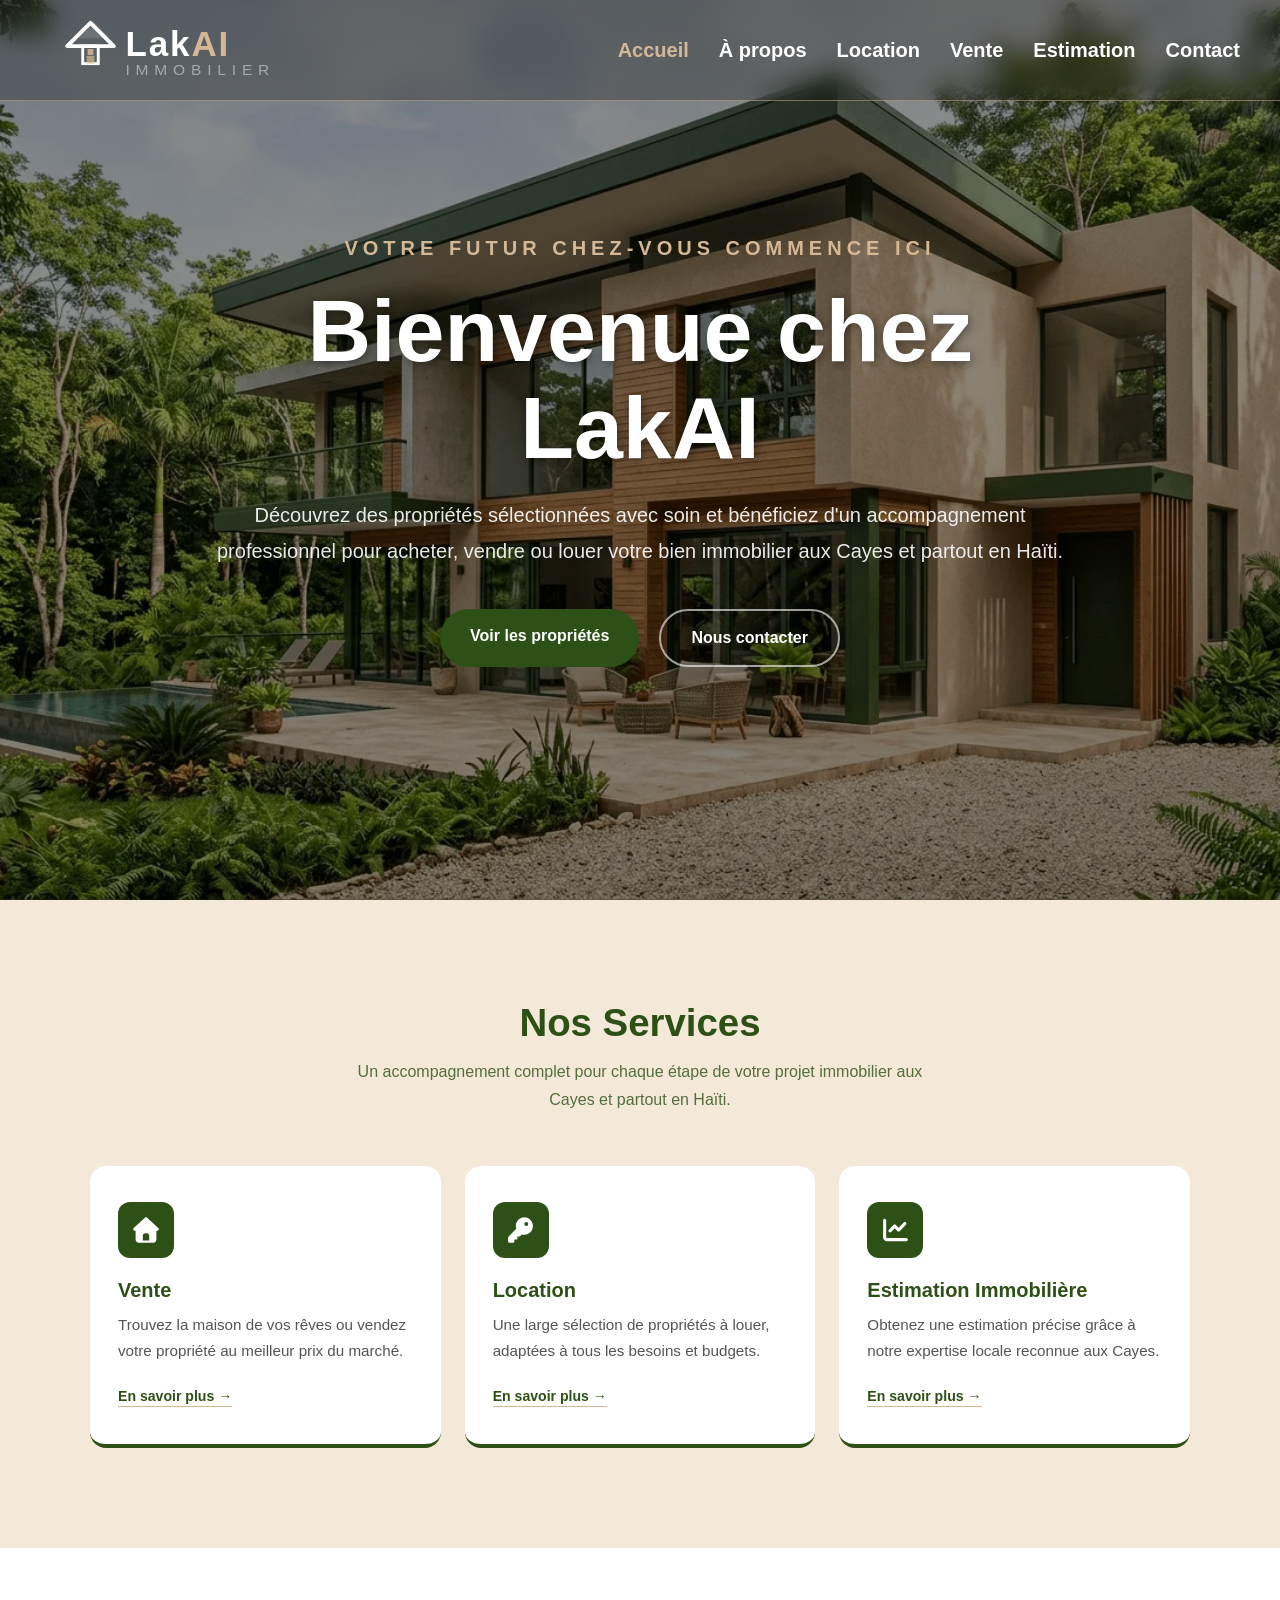
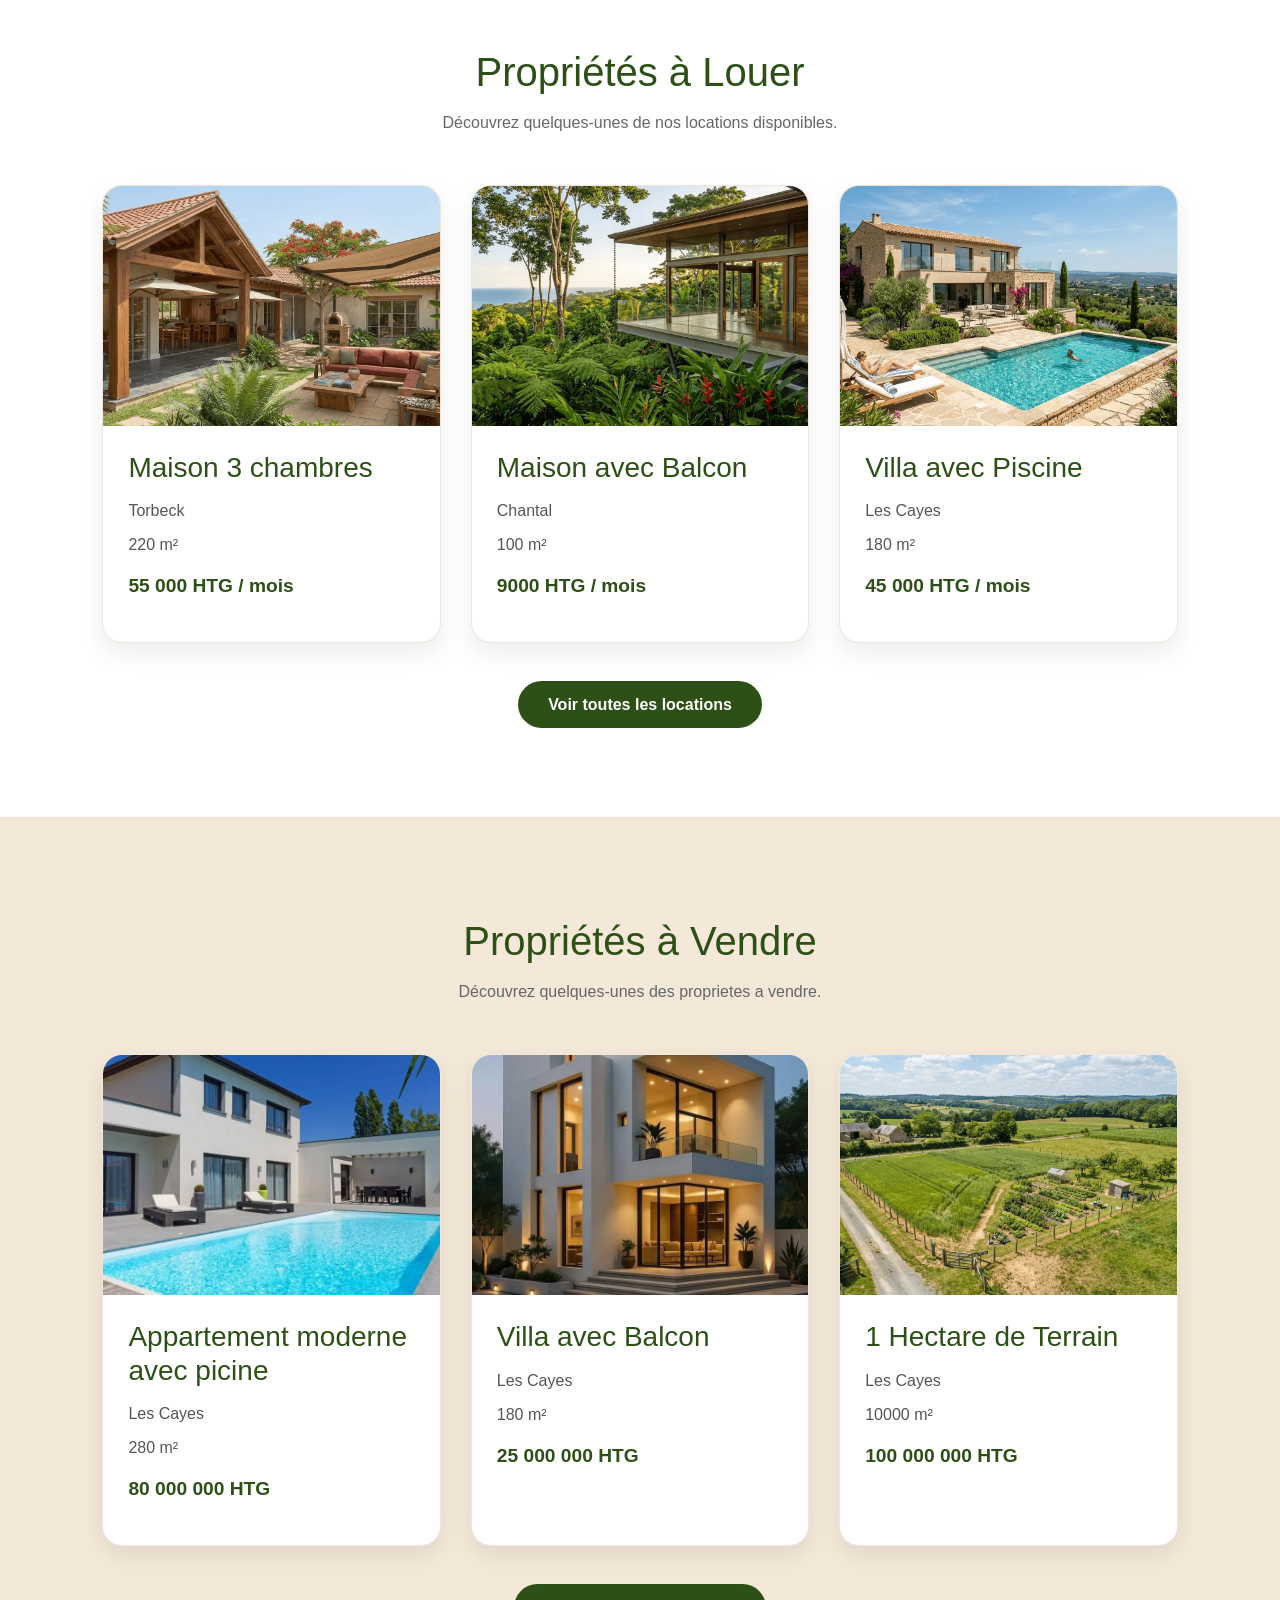
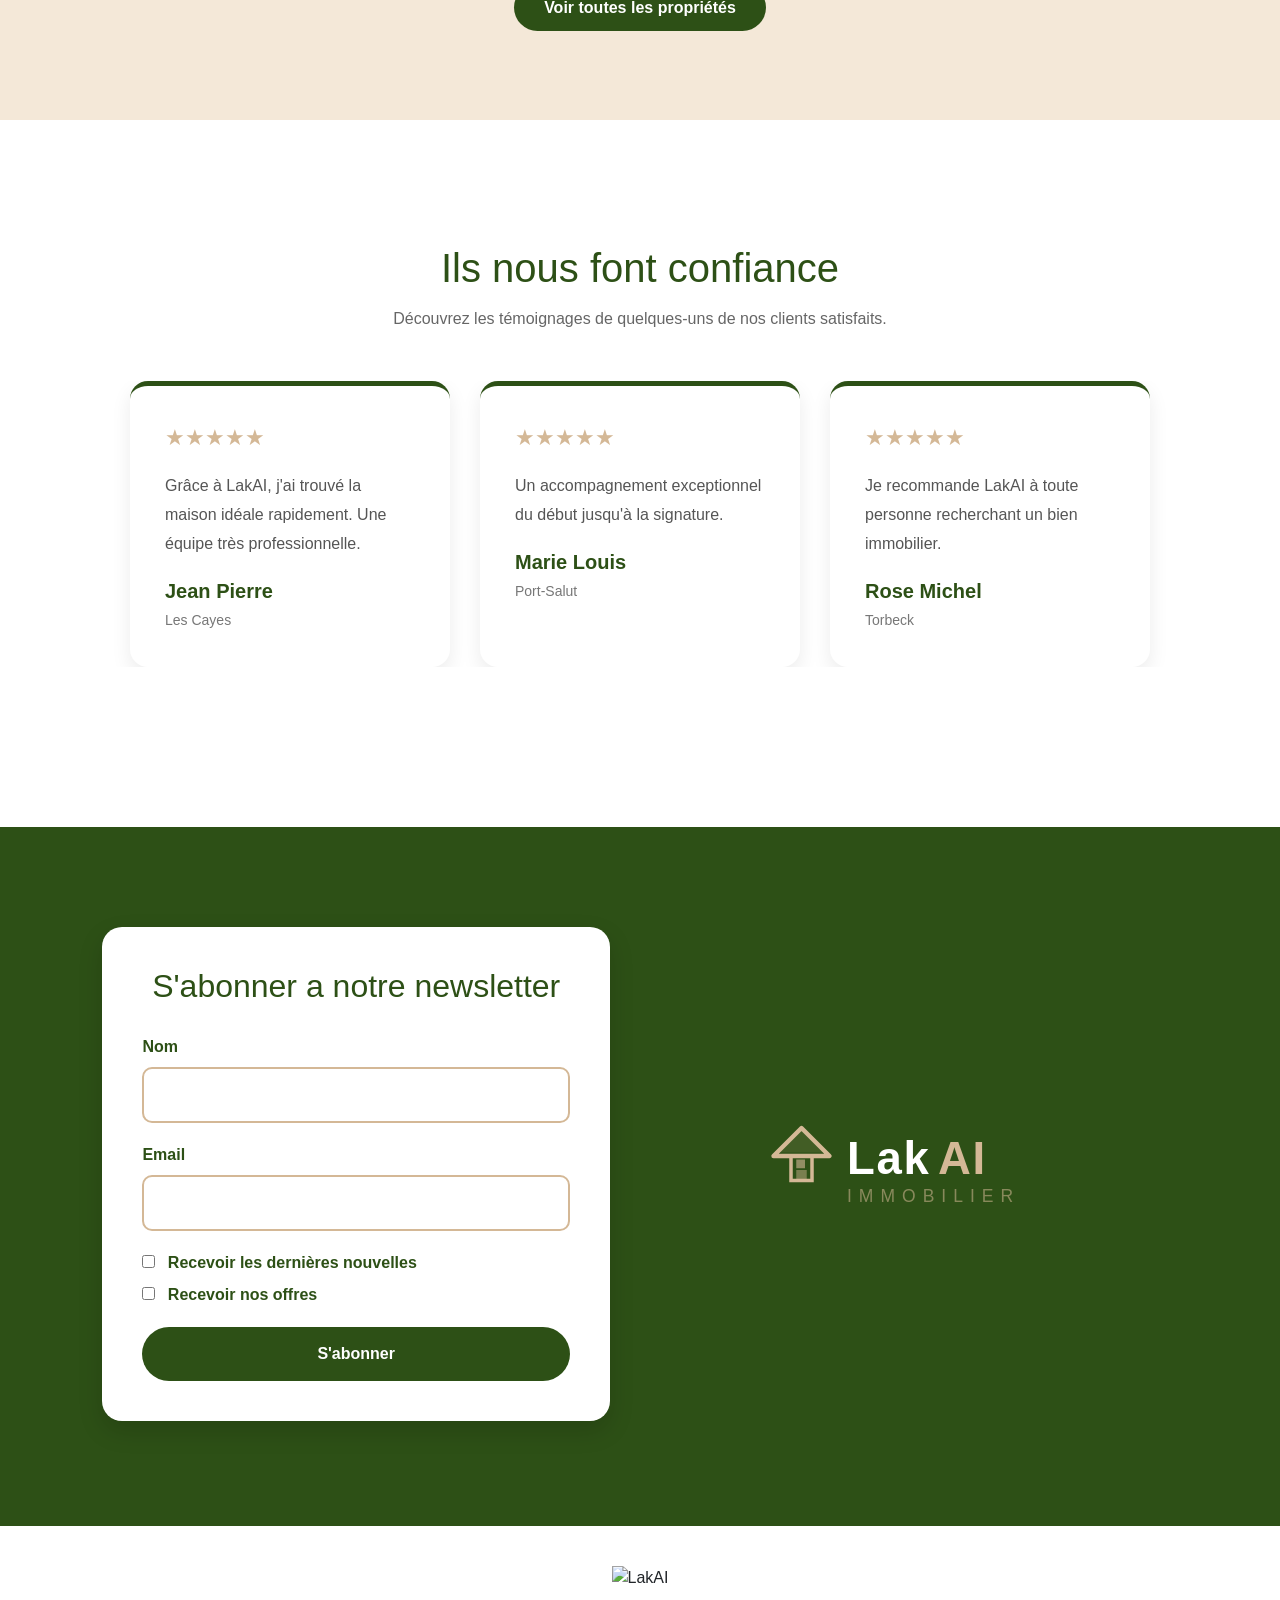
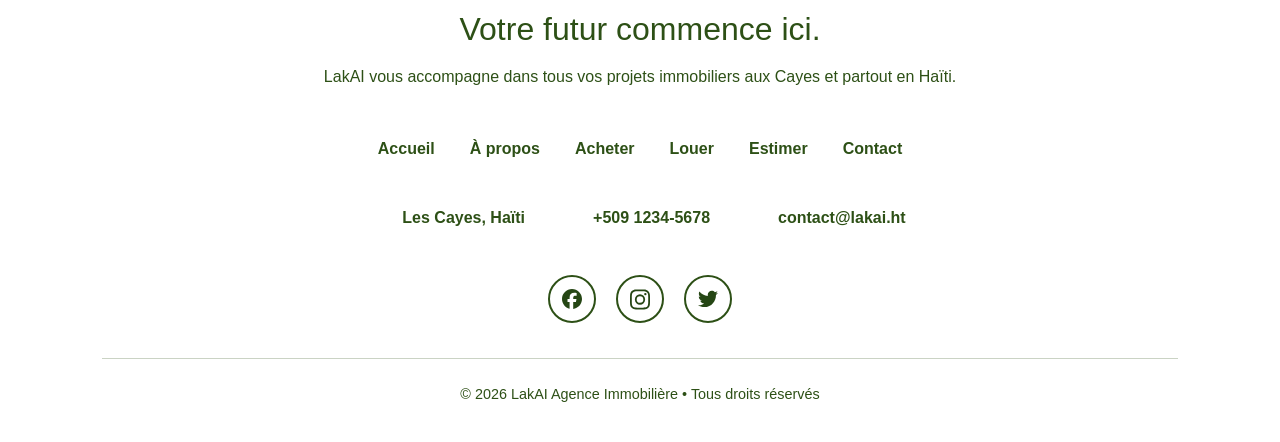
==== commit 184202d4: "deployer" ====
--- a/index.html
+++ b/index.html
@@ -49,7 +49,7 @@
       </p>
 
       <div class="hero-buttons">
-        <a href="propriete.html" class="btn1"> Voir les propriétés </a>
+        <a href="proprietes.html" class="btn11"> Voir les propriétés </a>
 
         <a href="contact.html" class="btn2"> Nous contacter </a>
       </div>
@@ -115,36 +115,36 @@
 
     <div class="property-grid">
       <article class="property-card">
-        <img src="IMG/propriete a louer 1.png" alt="Maison à louer" />
-
-        <div class="property-content">
-          <h3>Maison Moderne</h3>
-          <p class="property-info">Les Cayes</p>
-          <p class="property-info">150 m²</p>
-          <p class="property-price">45 000 HTG / mois</p>
-        </div>
-      </article>
-
-      <article class="property-card">
-        <img src="IMG/propriete a louer 2.png" alt="Appartement à louer" />
-
-        <div class="property-content">
-          <h3>Appartement Familial</h3>
-          <p class="property-info">Bergeaud</p>
-          <p class="property-info">110 m²</p>
-          <p class="property-price">35 000 HTG / mois</p>
-        </div>
-      </article>
-
-      <article class="property-card">
-        <img src="IMG/villa.png" alt="Villa à louer" />
-
-        <div class="property-content">
-          <h3>Villa avec Piscine</h3>
+        <img src="IMG/Maison6.webp" alt="Maison à louer" />
+
+        <div class="property-content">
+          <h3>Maison 3 chambres</h3>
           <p class="property-info">Torbeck</p>
           <p class="property-info">220 m²</p>
-
-          <p class="property-price">65 000 HTG / mois</p>
+          <p class="property-price">55 000 HTG / mois</p>
+        </div>
+      </article>
+
+      <article class="property-card">
+        <img src="IMG/Maison7_exterieur.webp" alt="Appartement à louer" />
+
+        <div class="property-content">
+          <h3>Maison avec Balcon</h3>
+          <p class="property-info">Chantal</p>
+          <p class="property-info">100 m²</p>
+          <p class="property-price"> 9000 HTG / mois</p>
+        </div>
+      </article>
+
+      <article class="property-card">
+        <img src="IMG/Maison 1.webp" alt="Villa à louer" />
+
+        <div class="property-content">
+          <h3>Villa avec Piscine</h3>
+          <p class="property-info">Les Cayes</p>
+          <p class="property-info">180 m²</p>
+
+          <p class="property-price">45 000 HTG / mois</p>
         </div>
       </article>
     </div>
@@ -162,36 +162,37 @@
 
     <div class="property-grid">
       <article class="property-card">
-        <img src="IMG/propriete a louer 1.png" alt="Maison à louer" />
-
-        <div class="property-content">
-          <h3>Maison Moderne</h3>
+        <img src="IMG/M+ Piscine.webp" alt="Maison à louer" />
+
+        <div class="property-content">
+          <h3>Appartement moderne avec picine</h3>
           <p class="property-info">Les Cayes</p>
-          <p class="property-info">150 m²</p>
-          <p class="property-price">45 000 HTG / mois</p>
-        </div>
-      </article>
-
-      <article class="property-card">
-        <img src="IMG/propriete a louer 2.png" alt="Appartement à louer" />
-
-        <div class="property-content">
-          <h3>Appartement Familial</h3>
-          <p class="property-info">Bergeaud</p>
-          <p class="property-info">110 m²</p>
-          <p class="property-price">35 000 HTG / mois</p>
-        </div>
-      </article>
-
-      <article class="property-card">
-        <img src="IMG/villa.png" alt="Villa à louer" />
-
-        <div class="property-content">
-          <h3>Villa avec Piscine</h3>
-          <p class="property-info">Torbeck</p>
-          <p class="property-info">220 m²</p>
-
-          <p class="property-price">65 000 HTG / mois</p>
+          <p class="property-info">280 m²</p>
+          <p class="property-price">80 000 000 HTG</p>
+        </div>
+      </article>
+
+      <article class="property-card">
+        <img src="IMG/Maison avec balcon.webp" alt="Appartement à louer" />
+
+        <div class="property-content">
+          <h3>Villa avec Balcon</h3>
+          <p class="property-info">Les Cayes</p>
+          <p class="property-info">180 m²</p>
+          <p class="property-price">25 000 000 HTG </p>
+        </div>
+      </article>
+
+      <article class="property-card">
+        <img src="IMG/Gemini_Generated_Image_db5adgdb5adgdb5a.webp"
+            alt="1 Hectar de Terrain" />
+
+        <div class="property-content">
+          <h3>1 Hectare de Terrain</h3>
+          <p class="property-info">Les Cayes</p>
+          <p class="property-info">10000 m²</p>
+
+          <p class="property-price">100 000 000 HTG </p>
         </div>
       </article>
     </div>
--- a/CSS/style.css
+++ b/CSS/style.css
@@ -13,7 +13,7 @@
   min-height: 100vh;
   background-image:
     linear-gradient(rgba(0, 0, 0, 0.45), rgba(0, 0, 0, 0.45)),
-    url("../IMG/Gemini_Generated_Image_sgoa5hsgoa5hsgoa.png");
+    url("../IMG/Gemini_Generated_Image_sgoa5hsgoa5hsgoa.webp");
   background-size: cover;
   background-position: center;
   background-attachment: fixed;
@@ -68,7 +68,7 @@
   color: white;
   font-weight: 600;
   transition: 0.3s;
-  font-size: 1.250rem;
+  font-size: 1.25rem;
 }
 
 .navbar nav a:hover,
@@ -146,7 +146,7 @@
   transform: translateY(-3px);
   background: white;
   color: #2d5016;
-  border: 2px solid #2D5016;
+  border: 2px solid #2d5016;
 }
 
 .btn2 {
@@ -154,7 +154,7 @@
   text-decoration: none;
   padding: 15px 30px;
   border-radius: 50px;
-  border: 2px solid rgba(255, 255, 255, 0.6);;
+  border: 2px solid rgba(255, 255, 255, 0.6);
   font-weight: bold;
   transition: 0.3s;
 }
@@ -163,8 +163,6 @@
   background: #ffffff;
   color: #2d5016;
 }
-
-
 
 .svc-section {
   background: #f4e8d8;
@@ -207,7 +205,9 @@
   border-radius: 16px;
   padding: 36px 28px;
   border-bottom: 4px solid #2d5016;
-  transition: transform 0.3s, box-shadow 0.3s;
+  transition:
+    transform 0.3s,
+    box-shadow 0.3s;
 }
 
 .svc-card:hover {
@@ -339,128 +339,118 @@
   padding: 100px 8%;
 }
 
-
-
-
-
-.footer{
-    background:#FFFFFF;
-    padding:40px 8% 20px;
-    text-align:center;
-    border-top:5px solid #2D5016;
-}
-
-.footer-top{
-    max-width:650px;
-    margin:auto;
-}
-
-.footer-logo{
-    width:190px;
-    margin-bottom:20px;
-}
-
-.footer-top h2{
-    color:#2D5016;
-    font-size:2rem;
-    margin-bottom:15px;
-}
-
-.footer-top p{
-    color:#2D5016;
-    line-height:1.8;
-    margin-bottom:45px;
-}
-
-
-
-.footer-middle{
-    display:flex;
-    justify-content:center;
-    flex-wrap:wrap;
-    gap:35px;
-    margin-bottom:45px;
-}
-
-.footer-middle a{
-    color:#2D5016;
-    text-decoration:none;
-    font-weight:bold;
-    transition:.3s;
-}
-
-.footer-middle a:hover{
-    color:#D4B896;
-}
-
-
-
-.footer-contact{
-    display:flex;
-    justify-content:center;
-    flex-wrap:wrap;
-    gap:40px;
-    margin-bottom:45px;
-}
-
-.contact-box{
-    display:flex;
-    align-items:center;
-    gap:10px;
-    color:#2D5016;
-    font-weight:600;
-}
-
-.contact-box img{
-    width:18px;
-    filter:brightness(0) saturate(100%) invert(22%) sepia(27%) saturate(964%) hue-rotate(55deg);
-}
-
-
-
-.footer-social{
-    display:flex;
-    justify-content:center;
-    gap:20px;
-    margin-bottom:35px;
-}
-
-.footer-social a{
-    width:48px;
-    height:48px;
-    border:2px solid #2D5016;
-    border-radius:50%;
-    display:flex;
-    justify-content:center;
-    align-items:center;
-    transition:.3s;
-}
-
-.footer-social a:hover{
-    background:#2D5016;
-    transform:translateY(-5px);
-}
-
-.footer-social img{
-    width:20px;
-    filter:brightness(0) saturate(100%) invert(22%) sepia(27%) saturate(964%) hue-rotate(55deg);
-}
-
-.footer-social a:hover img{
-    filter:brightness(0) invert(1);
-}
-
-
-
-.footer-bottom{
-    margin-top:20px;
-    padding-top:25px;
-    border-top:1px solid rgba(45,80,22,.25);
-}
-
-.footer-bottom p{
-    color:#2D5016;
-    font-size:.9rem;
+.footer {
+  background: #ffffff;
+  padding: 40px 8% 20px;
+  text-align: center;
+  border-top: 5px solid #2d5016;
+}
+
+.footer-top {
+  max-width: 650px;
+  margin: auto;
+}
+
+.footer-logo {
+  width: 190px;
+  margin-bottom: 20px;
+}
+
+.footer-top h2 {
+  color: #2d5016;
+  font-size: 2rem;
+  margin-bottom: 15px;
+}
+
+.footer-top p {
+  color: #2d5016;
+  line-height: 1.8;
+  margin-bottom: 45px;
+}
+
+.footer-middle {
+  display: flex;
+  justify-content: center;
+  flex-wrap: wrap;
+  gap: 35px;
+  margin-bottom: 45px;
+}
+
+.footer-middle a {
+  color: #2d5016;
+  text-decoration: none;
+  font-weight: bold;
+  transition: 0.3s;
+}
+
+.footer-middle a:hover {
+  color: #d4b896;
+}
+
+.footer-contact {
+  display: flex;
+  justify-content: center;
+  flex-wrap: wrap;
+  gap: 40px;
+  margin-bottom: 45px;
+}
+
+.contact-box {
+  display: flex;
+  align-items: center;
+  gap: 10px;
+  color: #2d5016;
+  font-weight: 600;
+}
+
+.contact-box img {
+  width: 18px;
+  filter: brightness(0) saturate(100%) invert(22%) sepia(27%) saturate(964%)
+    hue-rotate(55deg);
+}
+
+.footer-social {
+  display: flex;
+  justify-content: center;
+  gap: 20px;
+  margin-bottom: 35px;
+}
+
+.footer-social a {
+  width: 48px;
+  height: 48px;
+  border: 2px solid #2d5016;
+  border-radius: 50%;
+  display: flex;
+  justify-content: center;
+  align-items: center;
+  transition: 0.3s;
+}
+
+.footer-social a:hover {
+  background: #2d5016;
+  transform: translateY(-5px);
+}
+
+.footer-social img {
+  width: 20px;
+  filter: brightness(0) saturate(100%) invert(22%) sepia(27%) saturate(964%)
+    hue-rotate(55deg);
+}
+
+.footer-social a:hover img {
+  filter: brightness(0) invert(1);
+}
+
+.footer-bottom {
+  margin-top: 20px;
+  padding-top: 25px;
+  border-top: 1px solid rgba(45, 80, 22, 0.25);
+}
+
+.footer-bottom p {
+  color: #2d5016;
+  font-size: 0.9rem;
 }
 
 @media (max-width: 768px) {
@@ -499,7 +489,6 @@
   }
 }
 
-
 .testimonial-section {
   padding: 100px 8%;
 
@@ -565,8 +554,6 @@
 
   font-size: 14px;
 }
-
-
 
 .carousel-control-prev-icon,
 .carousel-control-next-icon {
@@ -576,7 +563,6 @@
 
   padding: 18px;
 }
-
 
 .carousel-indicators button {
   background-color: #2d5016;
@@ -683,8 +669,11 @@
   width: 100%;
 }
 
-@media (max-width: 600px)
- { .img-newsletter { display: none; } }
+@media (max-width: 600px) {
+  .img-newsletter {
+    display: none;
+  }
+}
 
 @media (max-width: 992px) {
   .testimonial-card {
@@ -701,4 +690,4 @@
 
 .carousel-item {
   min-height: auto;
-}+}
